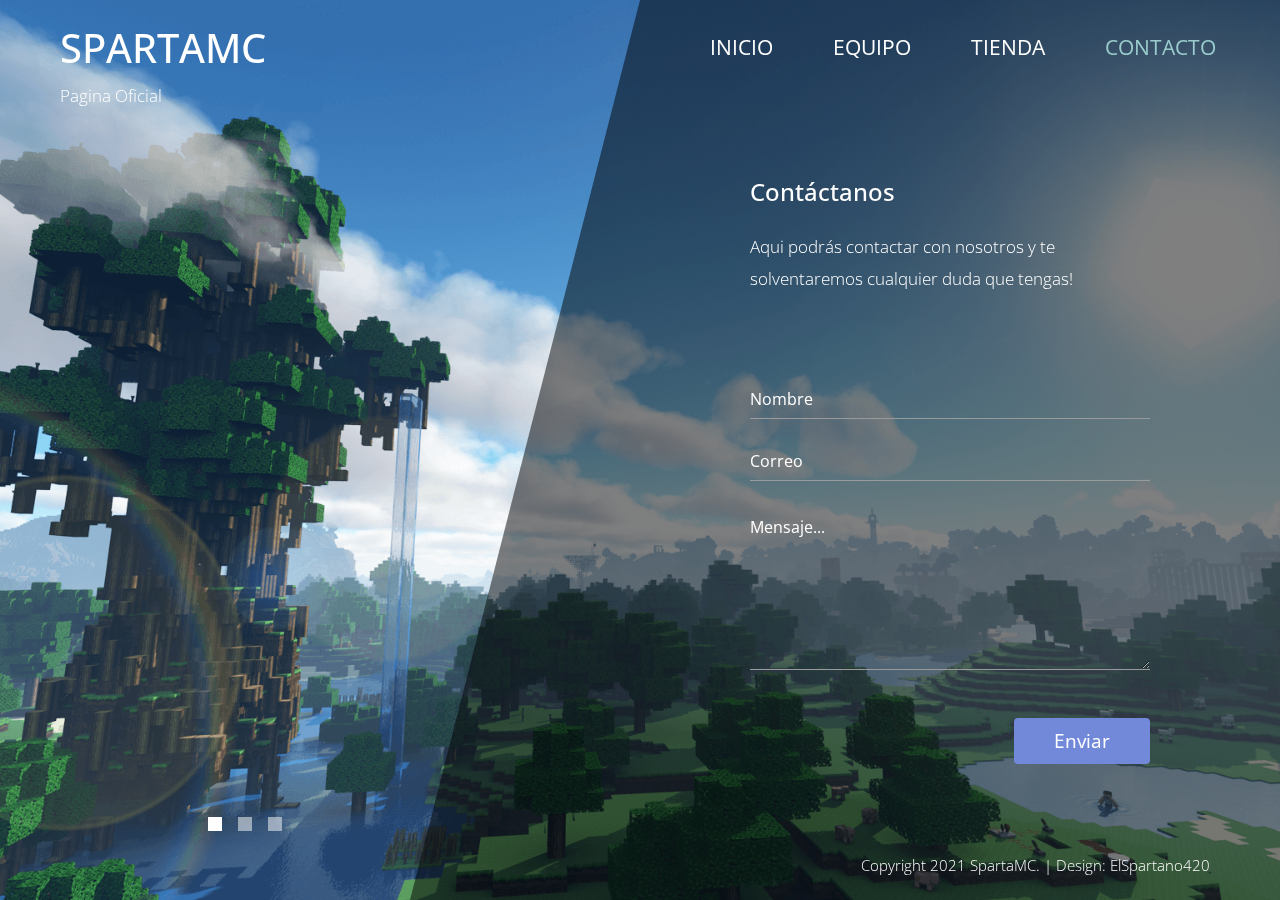
==== contacto.html @ c9ddcd36 "Add files via upload" ====
<!DOCTYPE html>
<html lang="es">

<head>
    <meta charset="UTF-8">
    <meta name="viewport" content="width=device-width, initial-scale=1.0">
    <meta http-equiv="X-UA-Compatible" content="ie=edge">
    <title>SpartaMC | Contacto</title>
    <link href="https://fonts.googleapis.com/css?family=Open+Sans:300,400" rel="stylesheet" /> <!-- https://fonts.google.com/ -->
    <link href="css/bootstrap.min.css" rel="stylesheet" /> <!-- https://getbootstrap.com/ -->
    <link href="fontawesome/css/all.min.css" rel="stylesheet" /> <!-- https://fontawesome.com/ -->
    <link href="css/main.css" rel="stylesheet" />

</head>

<body>
    <div class="tm-container">        
        <div>
            <div class="tm-row pt-4">
                <div class="tm-col-left">
                    <div class="tm-site-header media">
                        <i class="fas fa-umbrella-beach fa-3x mt-1 tm-logo"></i>
                        <div class="media-body">
                            <h1 class="tm-sitename text-uppercase">spartamc</h1>
                            <p class="tm-slogon">Pagina Oficial</p>
                        </div>        
                    </div>
                </div>
                <div class="tm-col-right">
                    <nav class="navbar navbar-expand-lg" id="tm-main-nav">
					
                        <button class="navbar-toggler toggler-example mr-0 ml-auto" type="button" 
                            data-toggle="collapse" data-target="#navbar-nav" 
                            aria-controls="navbar-nav" aria-expanded="false" aria-label="Toggle navigation">
                            <span><i class="fas fa-bars"></i></span>
                        </button>
						
                        <div class="collapse navbar-collapse tm-nav" id="navbar-nav">
                            <ul class="navbar-nav text-uppercase">
                                <li class="nav-item">
                                    <a class="nav-link tm-nav-link" href="index.html">Inicio</a>
                                </li>
                                <li class="nav-item">
                                    <a class="nav-link tm-nav-link" href="equipo.html">Equipo</a>
                                </li>
                                <li class="nav-item">
                                    <a class="nav-link tm-nav-link" href="https://spartacraft.tebex.io" target="_blank">Tienda</a>
                                </li>                            
                                <li class="nav-item active">
                                    <a class="nav-link tm-nav-link" href="#">Contacto <span class="sr-only">(current)</span></a>
                                </li>
                            </ul>                            
                        </div>                        
                    </nav>
                </div>
            </div>
            
            <div class="tm-row">
                <div class="tm-col-left"></div>
                <main class="tm-col-right tm-contact-main">
                    <section class="tm-content tm-contact">
                        <h2 class="mb-4 tm-content-title">Contáctanos</h2>
                        <p class="mb-85">Aqui podrás contactar con nosotros y te solventaremos cualquier duda que tengas!</p>
                        <form id="contact-form" action="" method="POST">
                            <div class="form-group mb-4">
                                <input type="text" name="name" class="form-control" placeholder="Nombre" required="" />
                            </div>
                            <div class="form-group mb-4">
                                <input type="email" name="email" class="form-control" placeholder="Correo" required="" />
                            </div>
                            <div class="form-group mb-5">
                                <textarea rows="6" name="message" class="form-control" placeholder="Mensaje..." required=""></textarea>
                            </div>
                            <div class="text-right">
                                <button type="submit" class="btn btn-big btn-primary">Enviar</button>
                            </div>
                        </form>
                    </section>
                </main>
            </div>
        </div>        

        <div class="tm-row">
            <div class="tm-col-left text-center">            
                <ul class="tm-bg-controls-wrapper">
                    <li class="tm-bg-control active" data-id="0"></li>
                    <li class="tm-bg-control" data-id="1"></li>
                    <li class="tm-bg-control" data-id="2"></li>
                </ul>            
            </div>        
            <div class="tm-col-right tm-col-footer">
                <footer class="tm-site-footer text-right">
                    <p class="mb-0">Copyright 2021 SpartaMC. 
                    
                    | Design: <a rel="nofollow" href="https://www.youtube.com/channel/UCvjJMfKC91ktMBNpmJsz_jw" class="tm-text-link" target="_blank">ElSpartano420</a></p>
                </footer>
            </div>  
        </div>

        <div class="tm-bg">
            <div class="tm-bg-left"></div>
            <div class="tm-bg-right"></div>
        </div>
    </div>

    <script src="js/jquery-3.4.1.min.js"></script>
    <script src="js/bootstrap.min.js"></script>
    <script src="js/jquery.backstretch.min.js"></script>
    <script src="js/script-imagenes.js"></script>
</body>
</html>
---- css/main.css ----
body {
    font-family: 'Open Sans', Arial, sans-serif;
    font-size: 17px;
    font-weight: 300;
    overflow-x: hidden;
    color: white;
    background-color: #2C353C;
}

a { 
    transition: all 0.3s ease; 
    text-decoration: none;
}

ul { padding: 0; }
a:hover { text-decoration: none; }
button:focus { outline: none; }
p { line-height: 1.9; }
.tm-logo { margin-right: 20px; }
.tm-slogan { font-size: 0.8rem; }

/* Navigation */
.navbar-toggler {
    padding: 8px 15px;
    border: 0;
    border-radius: 0;
    transform: skewX(-15deg);
    background-color: rgba(0,0,0,0.5);
    color: white;    
}

.navbar-toggler i { transform: skewX(15deg); }

.navbar-expand-lg {
    padding-left: 0;
    padding-right: 0;
}

.navbar-expand-lg .navbar-nav .nav-link { padding: 0; }

.navbar-expand-lg .navbar-nav .tm-nav-link {
    font-size: 1.3rem;
    font-weight: 400;
    color: white;    
    padding-bottom: 30px;    
}

.nav-item { margin-right: 60px; }

.nav-item:last-child { margin-right: 0; }

.nav-item.active .tm-nav-link,
.nav-item:hover .tm-nav-link {
    color: #9CC;
}

/* Page Background */
.tm-bg {
    position: absolute;
    left: 0;
    right: 0;
    width: 100%;
    height: 100%;
    display: flex;
    z-index: -1000;
}

.tm-bg-left,
.tm-bg-right {
    position: relative;
    width: 50%;
    height: 100%;
}

.tm-bg-right { background-color: rgba(0,0,0,0.5); }

.tm-bg-left {
    border-right: 230px solid rgba(0,0,0,0.5);
    border-top: 100vh solid transparent;
}

.tm-bg-controls-wrapper {
    display: inline-block;
    margin-left: -150px;
}

.tm-bg-control {
    display: inline-block;
    width: 14px;
    height: 14px;
    background-color: rgba(255,255,255,0.5);
    margin: 6px;
    cursor: pointer;
}

.tm-bg-control.active,
.tm-bg-control:hover {
    background-color: white;
}

.tm-container {
    width: 100%;
    height: 100%;
    min-height: 100vh;
    position: relative;
    display: flex;
    flex-direction: column;
    justify-content: space-between;  
}

.tm-row { display: flex; }

.tm-col-left {
    width: 50%;
    height: 100%;
    padding-left: 40px;  
    padding-right: 40px;
}

.tm-col-right {
    width: 50%;
    height: 100%;
    padding-left: 70px;
    padding-right: 70px;
}

.tm-content {
    max-width: 660px;
    margin-top: 50px;
    padding-right: 20px;
}

.tm-about { max-width: 525px; }

::-webkit-scrollbar {
    -webkit-appearance: none;
    width: 10px;
}
  
::-webkit-scrollbar-thumb {
    border-radius: 5px;
    background-color: rgba(255,255,255,.8);
    box-shadow: 0 0 1px rgba(255,255,255,.8);
}

.tm-content-title { font-size: 1.5rem; }
hr { border-top: 1px solid white; }

.btn {
    padding: 10px 25px;
}

.btn-big {
    padding: 9px 40px;
    font-size: 1.2rem;;
}

.btn-primary {
    background-color: #7289da;
    color: white;
    border: 0;
}

.btn-primary:hover {
    background-color: #9CC;
    color: black;
}

.tm-site-footer {
    padding: 40px 0 20px;
    max-width: 660px;
    font-size: 0.95rem;
}

.tm-col-footer { padding-left: 0; }
.tm-text-link { color: white; }

.tm-text-link:hover,
.tm-text-link:focus {
    color: #E3DC05;
}

/* Service */ 
.tm-service-text { max-width: 365px; }
.tm-service-img { margin-right: 25px; }
.tm-service-img-r { margin-left: 25px; }

/* Contact */
.form-control,
textarea {    
    color: white;
    background-color: transparent;
    background-clip: padding-box;
    border: none;
    border-bottom: 1px solid #999A9B;
    border-radius: 0;
    transition: border-color 0.15s ease-in-out, box-shadow 0.15s ease-in-out;
    padding: 10px 0;
    font-family: 'Open Sans', Arial, sans-serif;
    font-size: 1rem;
    font-weight: 400;
    line-height: 1.5;
}

.form-control:focus {
    color: white;
    background-color: transparent;    
    box-shadow: none;
    border-color: #9CC;
    outline: none;
}

.mb-85 { margin-bottom: 85px; }
.tm-contact-main { max-width: 690px; }

.tm-contact {
    max-width: 420px;
    margin-left: auto;
    margin-right: auto;
}

.form-control::-webkit-input-placeholder { color: white; } /* Edge */  
.form-control:-ms-input-placeholder { color: white; } /* Internet Explorer 10-11 */  
.form-control::placeholder { color: white; }

@media (max-width: 1200px) {
    .nav-item { margin-right: 30px; }

    .tm-page-right {
        padding-left: 30px;
        padding-right: 30px;
    }
}

@media (max-width: 992px) {    
    .tm-nav {
        position: absolute;
        background: rgba(0, 0, 0, 0.8);
        color: white;
        top: 44px;
        right: 4px;
    }

    .navbar-expand-lg .navbar-nav .tm-nav-link {
        color: white;
        font-size: 1.1rem;
        padding: 13px 20px;
    }

    .nav-item { margin-right: 0; }

    .nav-item.active .tm-nav-link,
    .nav-item:hover .tm-nav-link {
        color: #9CC;
    }

    .tm-content { margin-top: 20px; }
    .tm-site-footer { padding-top: 40px; }
    .tm-col-left { width: 40%; }

    .tm-col-right {
        width: 60%;
        padding-left: 100px;
        padding-right: 30px;
    }
    
    .tm-col-footer { padding-left: 0; }
}

@media (max-width: 768px) {
    .tm-row { flex-direction: column; }

    .tm-col-left,
    .tm-col-right,
    .tm-bg-left,
    .tm-bg-right {
        width: 100%;
    }

    #tm-main-nav {
        position: fixed;
        top: 50px;
        right: 40px;
        padding-bottom: 0;
    }  
    
    .tm-bg { flex-direction: column; }

    .tm-bg-left {
        height: 200px;        
        border-bottom: 50px solid rgba(0,0,0,0.5);
        border-right: 0;
        border-top: 0;
    }

    .tm-bg-right { height: calc(100% - 200px); }

    .tm-bg-controls-wrapper {
        margin-left: 0;
        margin-top: 50px;
    }

    .tm-content {
        max-height: none;
        margin-top: 40px;
    }

    .tm-col-right {
        padding-top: 40px;
        padding-left: 30px;
    }

    .tm-col-footer {
        padding-left: 10px;
        padding-right: 10px;
    }
}

@media (max-width: 460px) {
    .tm-logo { margin-right: 15px; }
    .tm-sitename { font-size: 1.8rem; }
    .tm-slogon { font-size: 0.8rem; }
}

@media (max-width: 450px), (min-width: 768px) and (max-width: 830px), (min-width: 992px) and (max-width: 1040px) {
    .tm-service-media { flex-direction: column; }
    .tm-service-media-img-l { flex-direction: column-reverse; }
    .tm-service-text { margin-top: 20px; }
    .tm-service-img { margin-right: 0; }
    .tm-service-img-r { margin-left: 0; }
}
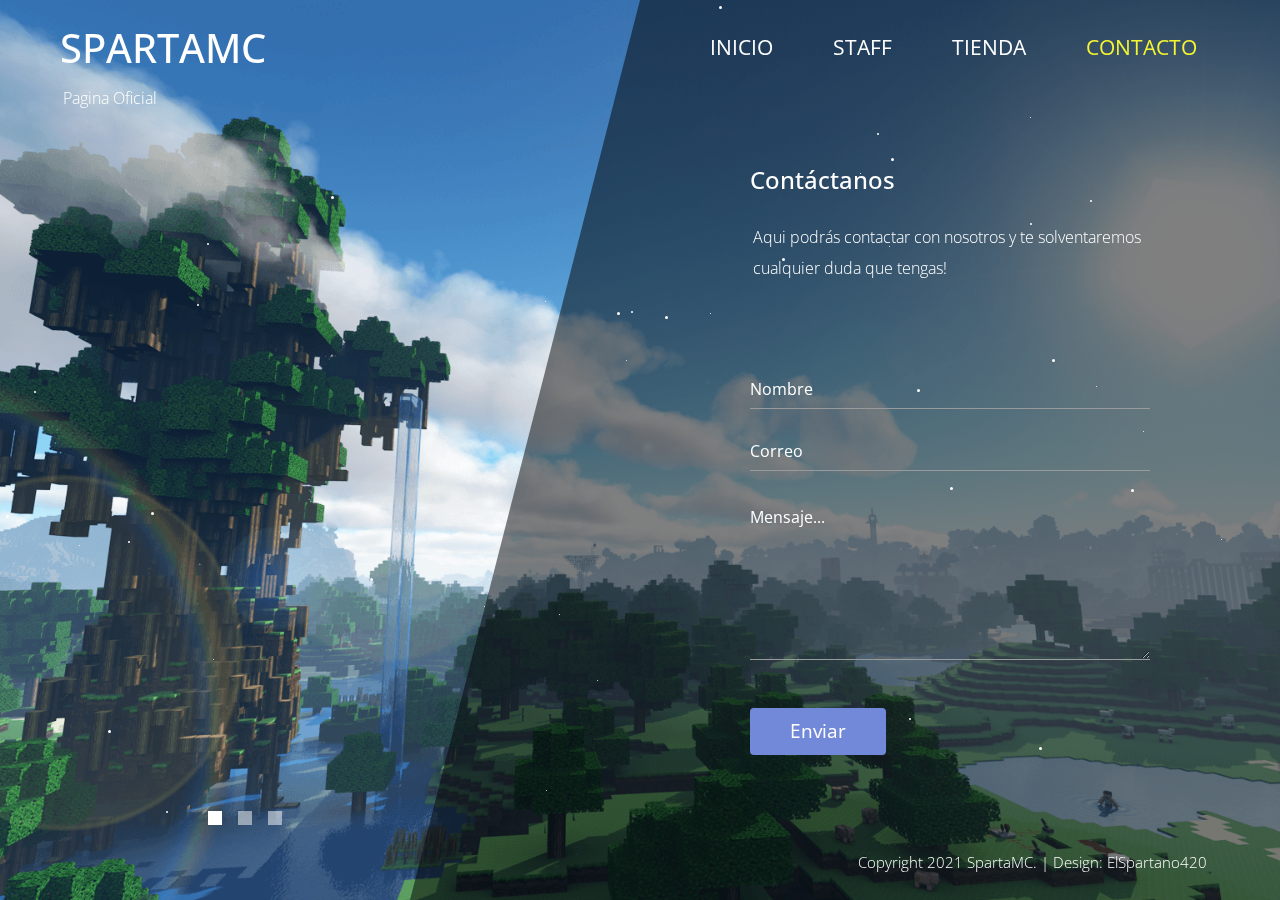
==== commit a2d72a2a: "Add files via upload" ====
--- a/contacto.html
+++ b/contacto.html
@@ -5,6 +5,7 @@
     <meta charset="UTF-8">
     <meta name="viewport" content="width=device-width, initial-scale=1.0">
     <meta http-equiv="X-UA-Compatible" content="ie=edge">
+	<link rel="shortcut icon" href="img/logo.png">
     <title>SpartaMC | Contacto</title>
     <link href="https://fonts.googleapis.com/css?family=Open+Sans:300,400" rel="stylesheet" /> <!-- https://fonts.google.com/ -->
     <link href="css/bootstrap.min.css" rel="stylesheet" /> <!-- https://getbootstrap.com/ -->
@@ -41,7 +42,7 @@
                                     <a class="nav-link tm-nav-link" href="index.html">Inicio</a>
                                 </li>
                                 <li class="nav-item">
-                                    <a class="nav-link tm-nav-link" href="equipo.html">Equipo</a>
+                                    <a class="nav-link tm-nav-link" href="equipo.html">Staff</a>
                                 </li>
                                 <li class="nav-item">
                                     <a class="nav-link tm-nav-link" href="https://spartacraft.tebex.io" target="_blank">Tienda</a>
@@ -107,5 +108,7 @@
     <script src="js/bootstrap.min.js"></script>
     <script src="js/jquery.backstretch.min.js"></script>
     <script src="js/script-imagenes.js"></script>
+	<script src="js/firefly.js" type="text/javascript"></script>
+	<script src="js/estado.js" type="text/javascript"></script>
 </body>
 </html>--- a/css/main.css
+++ b/css/main.css
@@ -1,6 +1,5 @@
 body {
     font-family: 'Open Sans', Arial, sans-serif;
-    font-size: 17px;
     font-weight: 300;
     overflow-x: hidden;
     color: white;
@@ -12,21 +11,56 @@
     text-decoration: none;
 }
 
+.playercount {
+	display: contents;
+	margin: 20px 15px 0 15px;
+	padding: 2px 0;
+	font-size: 1em;
+	color: white;
+	text-align: center;
+	border-radius: 5px 0 5px 0;
+	line-height: 27px;
+	margin-top: 30px;
+	padding: 5px;
+	font-size: 1.22em;
+	padding: 10px;
+}
+
+.ip {
+	cursor: pointer;
+}
+
+
+.playercount > p > span {
+	font-weight: bold;
+	padding: 1px 4px;
+	border-radius: 3px;
+	background: transparent;
+	margin: 0 2px;
+}
+
 ul { padding: 0; }
 a:hover { text-decoration: none; }
 button:focus { outline: none; }
-p { line-height: 1.9; }
+p { 
+	line-height: 1.9; 
+	margin: 0;
+	padding: 3px;
+}
+
 .tm-logo { margin-right: 20px; }
 .tm-slogan { font-size: 0.8rem; }
 
 /* Navigation */
 .navbar-toggler {
-    padding: 8px 15px;
+    padding: 12px 20px;
     border: 0;
     border-radius: 0;
     transform: skewX(-15deg);
     background-color: rgba(0,0,0,0.5);
     color: white;    
+    box-shadow:inset 0 -0.6em 0 -0.35em rgba(0,0,0,0.17);
+    
 }
 
 .navbar-toggler i { transform: skewX(15deg); }
@@ -51,7 +85,7 @@
 
 .nav-item.active .tm-nav-link,
 .nav-item:hover .tm-nav-link {
-    color: #9CC;
+    color: #F4F431;
 }
 
 /* Page Background */
@@ -156,6 +190,7 @@
 }
 
 .btn-primary {
+    display: block;
     background-color: #7289da;
     color: white;
     border: 0;
@@ -251,7 +286,7 @@
 
     .nav-item.active .tm-nav-link,
     .nav-item:hover .tm-nav-link {
-        color: #9CC;
+        color: #F4F431;
     }
 
     .tm-content { margin-top: 20px; }
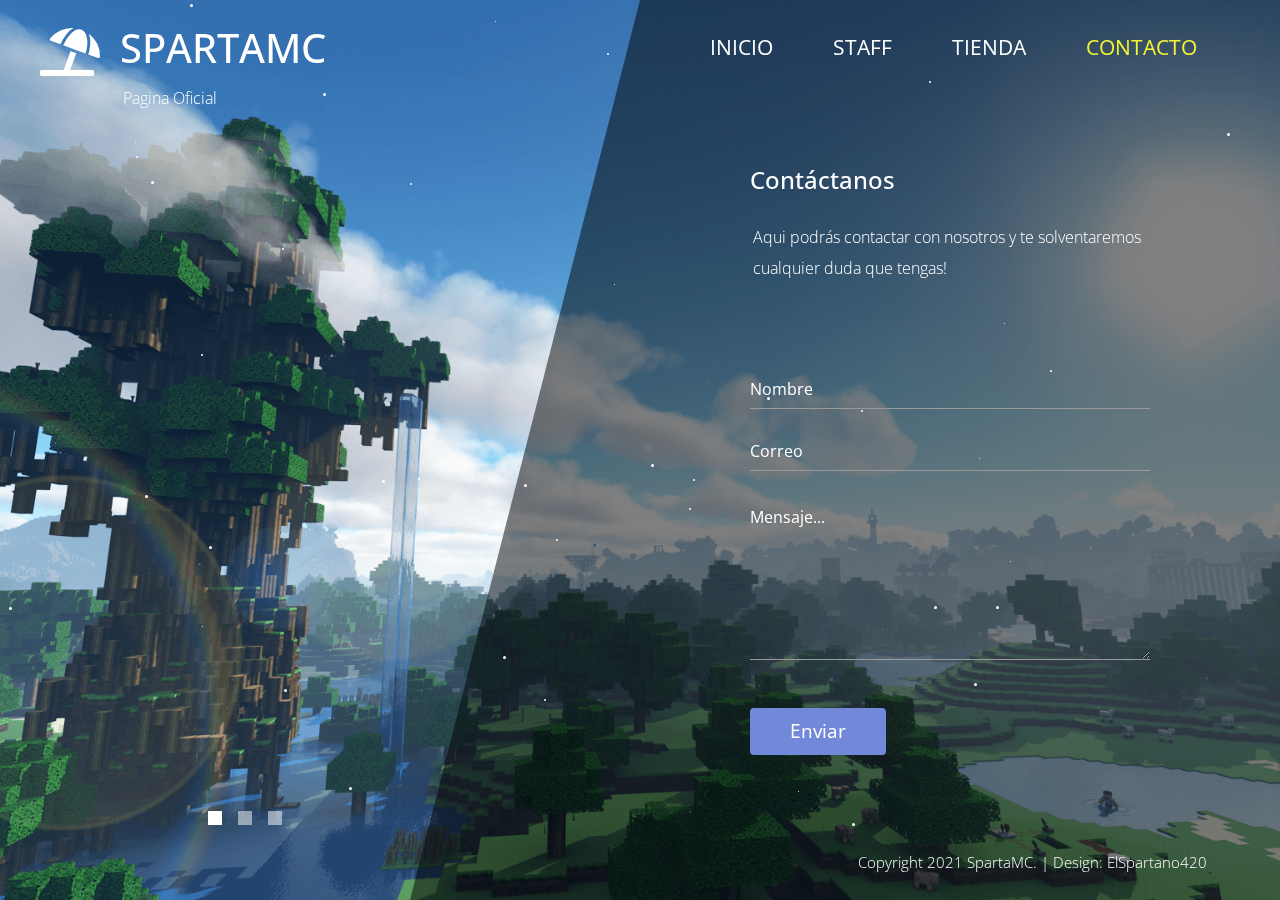
==== commit ca533e17: "Update contacto.html" ====
--- a/contacto.html
+++ b/contacto.html
@@ -108,7 +108,7 @@
     <script src="js/bootstrap.min.js"></script>
     <script src="js/jquery.backstretch.min.js"></script>
     <script src="js/script-imagenes.js"></script>
-	<script src="js/firefly.js" type="text/javascript"></script>
-	<script src="js/estado.js" type="text/javascript"></script>
+    <script src="js/firefly.js" type="text/javascript"></script>
+    <script src="js/particulas.js" type="text/javascript"></script>
 </body>
-</html>+</html>
--- a/fontawesome/css/all.min.css
+++ b/fontawesome/css/all.min.css
@@ -0,0 +1,5 @@
+/*!
+ * Font Awesome Free 5.10.2 by @fontawesome - https://fontawesome.com
+ * License - https://fontawesome.com/license/free (Icons: CC BY 4.0, Fonts: SIL OFL 1.1, Code: MIT License)
+ */
+.fa,.fab,.fad,.fal,.far,.fas{-moz-osx-font-smoothing:grayscale;-webkit-font-smoothing:antialiased;display:inline-block;font-style:normal;font-variant:normal;text-rendering:auto;line-height:1}.fa-lg{font-size:1.33333em;line-height:.75em;vertical-align:-.0667em}.fa-xs{font-size:.75em}.fa-sm{font-size:.875em}.fa-1x{font-size:1em}.fa-2x{font-size:2em}.fa-3x{font-size:3em}.fa-4x{font-size:4em}.fa-5x{font-size:5em}.fa-6x{font-size:6em}.fa-7x{font-size:7em}.fa-8x{font-size:8em}.fa-9x{font-size:9em}.fa-10x{font-size:10em}.fa-fw{text-align:center;width:1.25em}.fa-ul{list-style-type:none;margin-left:2.5em;padding-left:0}.fa-ul>li{position:relative}.fa-li{left:-2em;position:absolute;text-align:center;width:2em;line-height:inherit}.fa-border{border:.08em solid #eee;border-radius:.1em;padding:.2em .25em .15em}.fa-pull-left{float:left}.fa-pull-right{float:right}.fa.fa-pull-left,.fab.fa-pull-left,.fal.fa-pull-left,.far.fa-pull-left,.fas.fa-pull-left{margin-right:.3em}.fa.fa-pull-right,.fab.fa-pull-right,.fal.fa-pull-right,.far.fa-pull-right,.fas.fa-pull-right{margin-left:.3em}.fa-spin{-webkit-animation:fa-spin 2s linear infinite;animation:fa-spin 2s linear infinite}.fa-pulse{-webkit-animation:fa-spin 1s steps(8) infinite;animation:fa-spin 1s steps(8) infinite}@-webkit-keyframes fa-spin{0%{-webkit-transform:rotate(0deg);transform:rotate(0deg)}to{-webkit-transform:rotate(1turn);transform:rotate(1turn)}}@keyframes fa-spin{0%{-webkit-transform:rotate(0deg);transform:rotate(0deg)}to{-webkit-transform:rotate(1turn);transform:rotate(1turn)}}.fa-rotate-90{-ms-filter:"progid:DXImageTransform.Microsoft.BasicImage(rotation=1)";-webkit-transform:rotate(90deg);transform:rotate(90deg)}.fa-rotate-180{-ms-filter:"progid:DXImageTransform.Microsoft.BasicImage(rotation=2)";-webkit-transform:rotate(180deg);transform:rotate(180deg)}.fa-rotate-270{-ms-filter:"progid:DXImageTransform.Microsoft.BasicImage(rotation=3)";-webkit-transform:rotate(270deg);transform:rotate(270deg)}.fa-flip-horizontal{-ms-filter:"progid:DXImageTransform.Microsoft.BasicImage(rotation=0, mirror=1)";-webkit-transform:scaleX(-1);transform:scaleX(-1)}.fa-flip-vertical{-webkit-transform:scaleY(-1);transform:scaleY(-1)}.fa-flip-both,.fa-flip-horizontal.fa-flip-vertical,.fa-flip-vertical{-ms-filter:"progid:DXImageTransform.Microsoft.BasicImage(rotation=2, mirror=1)"}.fa-flip-both,.fa-flip-horizontal.fa-flip-vertical{-webkit-transform:scale(-1);transform:scale(-1)}:root .fa-flip-both,:root .fa-flip-horizontal,:root .fa-flip-vertical,:root .fa-rotate-90,:root .fa-rotate-180,:root .fa-rotate-270{-webkit-filter:none;filter:none}.fa-stack{display:inline-block;height:2em;line-height:2em;position:relative;vertical-align:middle;width:2.5em}.fa-stack-1x,.fa-stack-2x{left:0;position:absolute;text-align:center;width:100%}.fa-stack-1x{line-height:inherit}.fa-stack-2x{font-size:2em}.fa-inverse{color:#fff}.fa-500px:before{content:"\f26e"}.fa-accessible-icon:before{content:"\f368"}.fa-accusoft:before{content:"\f369"}.fa-acquisitions-incorporated:before{content:"\f6af"}.fa-ad:before{content:"\f641"}.fa-address-book:before{content:"\f2b9"}.fa-address-card:before{content:"\f2bb"}.fa-adjust:before{content:"\f042"}.fa-adn:before{content:"\f170"}.fa-adobe:before{content:"\f778"}.fa-adversal:before{content:"\f36a"}.fa-affiliatetheme:before{content:"\f36b"}.fa-air-freshener:before{content:"\f5d0"}.fa-airbnb:before{content:"\f834"}.fa-algolia:before{content:"\f36c"}.fa-align-center:before{content:"\f037"}.fa-align-justify:before{content:"\f039"}.fa-align-left:before{content:"\f036"}.fa-align-right:before{content:"\f038"}.fa-alipay:before{content:"\f642"}.fa-allergies:before{content:"\f461"}.fa-amazon:before{content:"\f270"}.fa-amazon-pay:before{content:"\f42c"}.fa-ambulance:before{content:"\f0f9"}.fa-american-sign-language-interpreting:before{content:"\f2a3"}.fa-amilia:before{content:"\f36d"}.fa-anchor:before{content:"\f13d"}.fa-android:before{content:"\f17b"}.fa-angellist:before{content:"\f209"}.fa-angle-double-down:before{content:"\f103"}.fa-angle-double-left:before{content:"\f100"}.fa-angle-double-right:before{content:"\f101"}.fa-angle-double-up:before{content:"\f102"}.fa-angle-down:before{content:"\f107"}.fa-angle-left:before{content:"\f104"}.fa-angle-right:before{content:"\f105"}.fa-angle-up:before{content:"\f106"}.fa-angry:before{content:"\f556"}.fa-angrycreative:before{content:"\f36e"}.fa-angular:before{content:"\f420"}.fa-ankh:before{content:"\f644"}.fa-app-store:before{content:"\f36f"}.fa-app-store-ios:before{content:"\f370"}.fa-apper:before{content:"\f371"}.fa-apple:before{content:"\f179"}.fa-apple-alt:before{content:"\f5d1"}.fa-apple-pay:before{content:"\f415"}.fa-archive:before{content:"\f187"}.fa-archway:before{content:"\f557"}.fa-arrow-alt-circle-down:before{content:"\f358"}.fa-arrow-alt-circle-left:before{content:"\f359"}.fa-arrow-alt-circle-right:before{content:"\f35a"}.fa-arrow-alt-circle-up:before{content:"\f35b"}.fa-arrow-circle-down:before{content:"\f0ab"}.fa-arrow-circle-left:before{content:"\f0a8"}.fa-arrow-circle-right:before{content:"\f0a9"}.fa-arrow-circle-up:before{content:"\f0aa"}.fa-arrow-down:before{content:"\f063"}.fa-arrow-left:before{content:"\f060"}.fa-arrow-right:before{content:"\f061"}.fa-arrow-up:before{content:"\f062"}.fa-arrows-alt:before{content:"\f0b2"}.fa-arrows-alt-h:before{content:"\f337"}.fa-arrows-alt-v:before{content:"\f338"}.fa-artstation:before{content:"\f77a"}.fa-assistive-listening-systems:before{content:"\f2a2"}.fa-asterisk:before{content:"\f069"}.fa-asymmetrik:before{content:"\f372"}.fa-at:before{content:"\f1fa"}.fa-atlas:before{content:"\f558"}.fa-atlassian:before{content:"\f77b"}.fa-atom:before{content:"\f5d2"}.fa-audible:before{content:"\f373"}.fa-audio-description:before{content:"\f29e"}.fa-autoprefixer:before{content:"\f41c"}.fa-avianex:before{content:"\f374"}.fa-aviato:before{content:"\f421"}.fa-award:before{content:"\f559"}.fa-aws:before{content:"\f375"}.fa-baby:before{content:"\f77c"}.fa-baby-carriage:before{content:"\f77d"}.fa-backspace:before{content:"\f55a"}.fa-backward:before{content:"\f04a"}.fa-bacon:before{content:"\f7e5"}.fa-balance-scale:before{content:"\f24e"}.fa-balance-scale-left:before{content:"\f515"}.fa-balance-scale-right:before{content:"\f516"}.fa-ban:before{content:"\f05e"}.fa-band-aid:before{content:"\f462"}.fa-bandcamp:before{content:"\f2d5"}.fa-barcode:before{content:"\f02a"}.fa-bars:before{content:"\f0c9"}.fa-baseball-ball:before{content:"\f433"}.fa-basketball-ball:before{content:"\f434"}.fa-bath:before{content:"\f2cd"}.fa-battery-empty:before{content:"\f244"}.fa-battery-full:before{content:"\f240"}.fa-battery-half:before{content:"\f242"}.fa-battery-quarter:before{content:"\f243"}.fa-battery-three-quarters:before{content:"\f241"}.fa-battle-net:before{content:"\f835"}.fa-bed:before{content:"\f236"}.fa-beer:before{content:"\f0fc"}.fa-behance:before{content:"\f1b4"}.fa-behance-square:before{content:"\f1b5"}.fa-bell:before{content:"\f0f3"}.fa-bell-slash:before{content:"\f1f6"}.fa-bezier-curve:before{content:"\f55b"}.fa-bible:before{content:"\f647"}.fa-bicycle:before{content:"\f206"}.fa-biking:before{content:"\f84a"}.fa-bimobject:before{content:"\f378"}.fa-binoculars:before{content:"\f1e5"}.fa-biohazard:before{content:"\f780"}.fa-birthday-cake:before{content:"\f1fd"}.fa-bitbucket:before{content:"\f171"}.fa-bitcoin:before{content:"\f379"}.fa-bity:before{content:"\f37a"}.fa-black-tie:before{content:"\f27e"}.fa-blackberry:before{content:"\f37b"}.fa-blender:before{content:"\f517"}.fa-blender-phone:before{content:"\f6b6"}.fa-blind:before{content:"\f29d"}.fa-blog:before{content:"\f781"}.fa-blogger:before{content:"\f37c"}.fa-blogger-b:before{content:"\f37d"}.fa-bluetooth:before{content:"\f293"}.fa-bluetooth-b:before{content:"\f294"}.fa-bold:before{content:"\f032"}.fa-bolt:before{content:"\f0e7"}.fa-bomb:before{content:"\f1e2"}.fa-bone:before{content:"\f5d7"}.fa-bong:before{content:"\f55c"}.fa-book:before{content:"\f02d"}.fa-book-dead:before{content:"\f6b7"}.fa-book-medical:before{content:"\f7e6"}.fa-book-open:before{content:"\f518"}.fa-book-reader:before{content:"\f5da"}.fa-bookmark:before{content:"\f02e"}.fa-bootstrap:before{content:"\f836"}.fa-border-all:before{content:"\f84c"}.fa-border-none:before{content:"\f850"}.fa-border-style:before{content:"\f853"}.fa-bowling-ball:before{content:"\f436"}.fa-box:before{content:"\f466"}.fa-box-open:before{content:"\f49e"}.fa-boxes:before{content:"\f468"}.fa-braille:before{content:"\f2a1"}.fa-brain:before{content:"\f5dc"}.fa-bread-slice:before{content:"\f7ec"}.fa-briefcase:before{content:"\f0b1"}.fa-briefcase-medical:before{content:"\f469"}.fa-broadcast-tower:before{content:"\f519"}.fa-broom:before{content:"\f51a"}.fa-brush:before{content:"\f55d"}.fa-btc:before{content:"\f15a"}.fa-buffer:before{content:"\f837"}.fa-bug:before{content:"\f188"}.fa-building:before{content:"\f1ad"}.fa-bullhorn:before{content:"\f0a1"}.fa-bullseye:before{content:"\f140"}.fa-burn:before{content:"\f46a"}.fa-buromobelexperte:before{content:"\f37f"}.fa-bus:before{content:"\f207"}.fa-bus-alt:before{content:"\f55e"}.fa-business-time:before{content:"\f64a"}.fa-buysellads:before{content:"\f20d"}.fa-calculator:before{content:"\f1ec"}.fa-calendar:before{content:"\f133"}.fa-calendar-alt:before{content:"\f073"}.fa-calendar-check:before{content:"\f274"}.fa-calendar-day:before{content:"\f783"}.fa-calendar-minus:before{content:"\f272"}.fa-calendar-plus:before{content:"\f271"}.fa-calendar-times:before{content:"\f273"}.fa-calendar-week:before{content:"\f784"}.fa-camera:before{content:"\f030"}.fa-camera-retro:before{content:"\f083"}.fa-campground:before{content:"\f6bb"}.fa-canadian-maple-leaf:before{content:"\f785"}.fa-candy-cane:before{content:"\f786"}.fa-cannabis:before{content:"\f55f"}.fa-capsules:before{content:"\f46b"}.fa-car:before{content:"\f1b9"}.fa-car-alt:before{content:"\f5de"}.fa-car-battery:before{content:"\f5df"}.fa-car-crash:before{content:"\f5e1"}.fa-car-side:before{content:"\f5e4"}.fa-caret-down:before{content:"\f0d7"}.fa-caret-left:before{content:"\f0d9"}.fa-caret-right:before{content:"\f0da"}.fa-caret-square-down:before{content:"\f150"}.fa-caret-square-left:before{content:"\f191"}.fa-caret-square-right:before{content:"\f152"}.fa-caret-square-up:before{content:"\f151"}.fa-caret-up:before{content:"\f0d8"}.fa-carrot:before{content:"\f787"}.fa-cart-arrow-down:before{content:"\f218"}.fa-cart-plus:before{content:"\f217"}.fa-cash-register:before{content:"\f788"}.fa-cat:before{content:"\f6be"}.fa-cc-amazon-pay:before{content:"\f42d"}.fa-cc-amex:before{content:"\f1f3"}.fa-cc-apple-pay:before{content:"\f416"}.fa-cc-diners-club:before{content:"\f24c"}.fa-cc-discover:before{content:"\f1f2"}.fa-cc-jcb:before{content:"\f24b"}.fa-cc-mastercard:before{content:"\f1f1"}.fa-cc-paypal:before{content:"\f1f4"}.fa-cc-stripe:before{content:"\f1f5"}.fa-cc-visa:before{content:"\f1f0"}.fa-centercode:before{content:"\f380"}.fa-centos:before{content:"\f789"}.fa-certificate:before{content:"\f0a3"}.fa-chair:before{content:"\f6c0"}.fa-chalkboard:before{content:"\f51b"}.fa-chalkboard-teacher:before{content:"\f51c"}.fa-charging-station:before{content:"\f5e7"}.fa-chart-area:before{content:"\f1fe"}.fa-chart-bar:before{content:"\f080"}.fa-chart-line:before{content:"\f201"}.fa-chart-pie:before{content:"\f200"}.fa-check:before{content:"\f00c"}.fa-check-circle:before{content:"\f058"}.fa-check-double:before{content:"\f560"}.fa-check-square:before{content:"\f14a"}.fa-cheese:before{content:"\f7ef"}.fa-chess:before{content:"\f439"}.fa-chess-bishop:before{content:"\f43a"}.fa-chess-board:before{content:"\f43c"}.fa-chess-king:before{content:"\f43f"}.fa-chess-knight:before{content:"\f441"}.fa-chess-pawn:before{content:"\f443"}.fa-chess-queen:before{content:"\f445"}.fa-chess-rook:before{content:"\f447"}.fa-chevron-circle-down:before{content:"\f13a"}.fa-chevron-circle-left:before{content:"\f137"}.fa-chevron-circle-right:before{content:"\f138"}.fa-chevron-circle-up:before{content:"\f139"}.fa-chevron-down:before{content:"\f078"}.fa-chevron-left:before{content:"\f053"}.fa-chevron-right:before{content:"\f054"}.fa-chevron-up:before{content:"\f077"}.fa-child:before{content:"\f1ae"}.fa-chrome:before{content:"\f268"}.fa-chromecast:before{content:"\f838"}.fa-church:before{content:"\f51d"}.fa-circle:before{content:"\f111"}.fa-circle-notch:before{content:"\f1ce"}.fa-city:before{content:"\f64f"}.fa-clinic-medical:before{content:"\f7f2"}.fa-clipboard:before{content:"\f328"}.fa-clipboard-check:before{content:"\f46c"}.fa-clipboard-list:before{content:"\f46d"}.fa-clock:before{content:"\f017"}.fa-clone:before{content:"\f24d"}.fa-closed-captioning:before{content:"\f20a"}.fa-cloud:before{content:"\f0c2"}.fa-cloud-download-alt:before{content:"\f381"}.fa-cloud-meatball:before{content:"\f73b"}.fa-cloud-moon:before{content:"\f6c3"}.fa-cloud-moon-rain:before{content:"\f73c"}.fa-cloud-rain:before{content:"\f73d"}.fa-cloud-showers-heavy:before{content:"\f740"}.fa-cloud-sun:before{content:"\f6c4"}.fa-cloud-sun-rain:before{content:"\f743"}.fa-cloud-upload-alt:before{content:"\f382"}.fa-cloudscale:before{content:"\f383"}.fa-cloudsmith:before{content:"\f384"}.fa-cloudversify:before{content:"\f385"}.fa-cocktail:before{content:"\f561"}.fa-code:before{content:"\f121"}.fa-code-branch:before{content:"\f126"}.fa-codepen:before{content:"\f1cb"}.fa-codiepie:before{content:"\f284"}.fa-coffee:before{content:"\f0f4"}.fa-cog:before{content:"\f013"}.fa-cogs:before{content:"\f085"}.fa-coins:before{content:"\f51e"}.fa-columns:before{content:"\f0db"}.fa-comment:before{content:"\f075"}.fa-comment-alt:before{content:"\f27a"}.fa-comment-dollar:before{content:"\f651"}.fa-comment-dots:before{content:"\f4ad"}.fa-comment-medical:before{content:"\f7f5"}.fa-comment-slash:before{content:"\f4b3"}.fa-comments:before{content:"\f086"}.fa-comments-dollar:before{content:"\f653"}.fa-compact-disc:before{content:"\f51f"}.fa-compass:before{content:"\f14e"}.fa-compress:before{content:"\f066"}.fa-compress-arrows-alt:before{content:"\f78c"}.fa-concierge-bell:before{content:"\f562"}.fa-confluence:before{content:"\f78d"}.fa-connectdevelop:before{content:"\f20e"}.fa-contao:before{content:"\f26d"}.fa-cookie:before{content:"\f563"}.fa-cookie-bite:before{content:"\f564"}.fa-copy:before{content:"\f0c5"}.fa-copyright:before{content:"\f1f9"}.fa-cotton-bureau:before{content:"\f89e"}.fa-couch:before{content:"\f4b8"}.fa-cpanel:before{content:"\f388"}.fa-creative-commons:before{content:"\f25e"}.fa-creative-commons-by:before{content:"\f4e7"}.fa-creative-commons-nc:before{content:"\f4e8"}.fa-creative-commons-nc-eu:before{content:"\f4e9"}.fa-creative-commons-nc-jp:before{content:"\f4ea"}.fa-creative-commons-nd:before{content:"\f4eb"}.fa-creative-commons-pd:before{content:"\f4ec"}.fa-creative-commons-pd-alt:before{content:"\f4ed"}.fa-creative-commons-remix:before{content:"\f4ee"}.fa-creative-commons-sa:before{content:"\f4ef"}.fa-creative-commons-sampling:before{content:"\f4f0"}.fa-creative-commons-sampling-plus:before{content:"\f4f1"}.fa-creative-commons-share:before{content:"\f4f2"}.fa-creative-commons-zero:before{content:"\f4f3"}.fa-credit-card:before{content:"\f09d"}.fa-critical-role:before{content:"\f6c9"}.fa-crop:before{content:"\f125"}.fa-crop-alt:before{content:"\f565"}.fa-cross:before{content:"\f654"}.fa-crosshairs:before{content:"\f05b"}.fa-crow:before{content:"\f520"}.fa-crown:before{content:"\f521"}.fa-crutch:before{content:"\f7f7"}.fa-css3:before{content:"\f13c"}.fa-css3-alt:before{content:"\f38b"}.fa-cube:before{content:"\f1b2"}.fa-cubes:before{content:"\f1b3"}.fa-cut:before{content:"\f0c4"}.fa-cuttlefish:before{content:"\f38c"}.fa-d-and-d:before{content:"\f38d"}.fa-d-and-d-beyond:before{content:"\f6ca"}.fa-dashcube:before{content:"\f210"}.fa-database:before{content:"\f1c0"}.fa-deaf:before{content:"\f2a4"}.fa-delicious:before{content:"\f1a5"}.fa-democrat:before{content:"\f747"}.fa-deploydog:before{content:"\f38e"}.fa-deskpro:before{content:"\f38f"}.fa-desktop:before{content:"\f108"}.fa-dev:before{content:"\f6cc"}.fa-deviantart:before{content:"\f1bd"}.fa-dharmachakra:before{content:"\f655"}.fa-dhl:before{content:"\f790"}.fa-diagnoses:before{content:"\f470"}.fa-diaspora:before{content:"\f791"}.fa-dice:before{content:"\f522"}.fa-dice-d20:before{content:"\f6cf"}.fa-dice-d6:before{content:"\f6d1"}.fa-dice-five:before{content:"\f523"}.fa-dice-four:before{content:"\f524"}.fa-dice-one:before{content:"\f525"}.fa-dice-six:before{content:"\f526"}.fa-dice-three:before{content:"\f527"}.fa-dice-two:before{content:"\f528"}.fa-digg:before{content:"\f1a6"}.fa-digital-ocean:before{content:"\f391"}.fa-digital-tachograph:before{content:"\f566"}.fa-directions:before{content:"\f5eb"}.fa-discord:before{content:"\f392"}.fa-discourse:before{content:"\f393"}.fa-divide:before{content:"\f529"}.fa-dizzy:before{content:"\f567"}.fa-dna:before{content:"\f471"}.fa-dochub:before{content:"\f394"}.fa-docker:before{content:"\f395"}.fa-dog:before{content:"\f6d3"}.fa-dollar-sign:before{content:"\f155"}.fa-dolly:before{content:"\f472"}.fa-dolly-flatbed:before{content:"\f474"}.fa-donate:before{content:"\f4b9"}.fa-door-closed:before{content:"\f52a"}.fa-door-open:before{content:"\f52b"}.fa-dot-circle:before{content:"\f192"}.fa-dove:before{content:"\f4ba"}.fa-download:before{content:"\f019"}.fa-draft2digital:before{content:"\f396"}.fa-drafting-compass:before{content:"\f568"}.fa-dragon:before{content:"\f6d5"}.fa-draw-polygon:before{content:"\f5ee"}.fa-dribbble:before{content:"\f17d"}.fa-dribbble-square:before{content:"\f397"}.fa-dropbox:before{content:"\f16b"}.fa-drum:before{content:"\f569"}.fa-drum-steelpan:before{content:"\f56a"}.fa-drumstick-bite:before{content:"\f6d7"}.fa-drupal:before{content:"\f1a9"}.fa-dumbbell:before{content:"\f44b"}.fa-dumpster:before{content:"\f793"}.fa-dumpster-fire:before{content:"\f794"}.fa-dungeon:before{content:"\f6d9"}.fa-dyalog:before{content:"\f399"}.fa-earlybirds:before{content:"\f39a"}.fa-ebay:before{content:"\f4f4"}.fa-edge:before{content:"\f282"}.fa-edit:before{content:"\f044"}.fa-egg:before{content:"\f7fb"}.fa-eject:before{content:"\f052"}.fa-elementor:before{content:"\f430"}.fa-ellipsis-h:before{content:"\f141"}.fa-ellipsis-v:before{content:"\f142"}.fa-ello:before{content:"\f5f1"}.fa-ember:before{content:"\f423"}.fa-empire:before{content:"\f1d1"}.fa-envelope:before{content:"\f0e0"}.fa-envelope-open:before{content:"\f2b6"}.fa-envelope-open-text:before{content:"\f658"}.fa-envelope-square:before{content:"\f199"}.fa-envira:before{content:"\f299"}.fa-equals:before{content:"\f52c"}.fa-eraser:before{content:"\f12d"}.fa-erlang:before{content:"\f39d"}.fa-ethereum:before{content:"\f42e"}.fa-ethernet:before{content:"\f796"}.fa-etsy:before{content:"\f2d7"}.fa-euro-sign:before{content:"\f153"}.fa-evernote:before{content:"\f839"}.fa-exchange-alt:before{content:"\f362"}.fa-exclamation:before{content:"\f12a"}.fa-exclamation-circle:before{content:"\f06a"}.fa-exclamation-triangle:before{content:"\f071"}.fa-expand:before{content:"\f065"}.fa-expand-arrows-alt:before{content:"\f31e"}.fa-expeditedssl:before{content:"\f23e"}.fa-external-link-alt:before{content:"\f35d"}.fa-external-link-square-alt:before{content:"\f360"}.fa-eye:before{content:"\f06e"}.fa-eye-dropper:before{content:"\f1fb"}.fa-eye-slash:before{content:"\f070"}.fa-facebook:before{content:"\f09a"}.fa-facebook-f:before{content:"\f39e"}.fa-facebook-messenger:before{content:"\f39f"}.fa-facebook-square:before{content:"\f082"}.fa-fan:before{content:"\f863"}.fa-fantasy-flight-games:before{content:"\f6dc"}.fa-fast-backward:before{content:"\f049"}.fa-fast-forward:before{content:"\f050"}.fa-fax:before{content:"\f1ac"}.fa-feather:before{content:"\f52d"}.fa-feather-alt:before{content:"\f56b"}.fa-fedex:before{content:"\f797"}.fa-fedora:before{content:"\f798"}.fa-female:before{content:"\f182"}.fa-fighter-jet:before{content:"\f0fb"}.fa-figma:before{content:"\f799"}.fa-file:before{content:"\f15b"}.fa-file-alt:before{content:"\f15c"}.fa-file-archive:before{content:"\f1c6"}.fa-file-audio:before{content:"\f1c7"}.fa-file-code:before{content:"\f1c9"}.fa-file-contract:before{content:"\f56c"}.fa-file-csv:before{content:"\f6dd"}.fa-file-download:before{content:"\f56d"}.fa-file-excel:before{content:"\f1c3"}.fa-file-export:before{content:"\f56e"}.fa-file-image:before{content:"\f1c5"}.fa-file-import:before{content:"\f56f"}.fa-file-invoice:before{content:"\f570"}.fa-file-invoice-dollar:before{content:"\f571"}.fa-file-medical:before{content:"\f477"}.fa-file-medical-alt:before{content:"\f478"}.fa-file-pdf:before{content:"\f1c1"}.fa-file-powerpoint:before{content:"\f1c4"}.fa-file-prescription:before{content:"\f572"}.fa-file-signature:before{content:"\f573"}.fa-file-upload:before{content:"\f574"}.fa-file-video:before{content:"\f1c8"}.fa-file-word:before{content:"\f1c2"}.fa-fill:before{content:"\f575"}.fa-fill-drip:before{content:"\f576"}.fa-film:before{content:"\f008"}.fa-filter:before{content:"\f0b0"}.fa-fingerprint:before{content:"\f577"}.fa-fire:before{content:"\f06d"}.fa-fire-alt:before{content:"\f7e4"}.fa-fire-extinguisher:before{content:"\f134"}.fa-firefox:before{content:"\f269"}.fa-first-aid:before{content:"\f479"}.fa-first-order:before{content:"\f2b0"}.fa-first-order-alt:before{content:"\f50a"}.fa-firstdraft:before{content:"\f3a1"}.fa-fish:before{content:"\f578"}.fa-fist-raised:before{content:"\f6de"}.fa-flag:before{content:"\f024"}.fa-flag-checkered:before{content:"\f11e"}.fa-flag-usa:before{content:"\f74d"}.fa-flask:before{content:"\f0c3"}.fa-flickr:before{content:"\f16e"}.fa-flipboard:before{content:"\f44d"}.fa-flushed:before{content:"\f579"}.fa-fly:before{content:"\f417"}.fa-folder:before{content:"\f07b"}.fa-folder-minus:before{content:"\f65d"}.fa-folder-open:before{content:"\f07c"}.fa-folder-plus:before{content:"\f65e"}.fa-font:before{content:"\f031"}.fa-font-awesome:before{content:"\f2b4"}.fa-font-awesome-alt:before{content:"\f35c"}.fa-font-awesome-flag:before{content:"\f425"}.fa-font-awesome-logo-full:before{content:"\f4e6"}.fa-fonticons:before{content:"\f280"}.fa-fonticons-fi:before{content:"\f3a2"}.fa-football-ball:before{content:"\f44e"}.fa-fort-awesome:before{content:"\f286"}.fa-fort-awesome-alt:before{content:"\f3a3"}.fa-forumbee:before{content:"\f211"}.fa-forward:before{content:"\f04e"}.fa-foursquare:before{content:"\f180"}.fa-free-code-camp:before{content:"\f2c5"}.fa-freebsd:before{content:"\f3a4"}.fa-frog:before{content:"\f52e"}.fa-frown:before{content:"\f119"}.fa-frown-open:before{content:"\f57a"}.fa-fulcrum:before{content:"\f50b"}.fa-funnel-dollar:before{content:"\f662"}.fa-futbol:before{content:"\f1e3"}.fa-galactic-republic:before{content:"\f50c"}.fa-galactic-senate:before{content:"\f50d"}.fa-gamepad:before{content:"\f11b"}.fa-gas-pump:before{content:"\f52f"}.fa-gavel:before{content:"\f0e3"}.fa-gem:before{content:"\f3a5"}.fa-genderless:before{content:"\f22d"}.fa-get-pocket:before{content:"\f265"}.fa-gg:before{content:"\f260"}.fa-gg-circle:before{content:"\f261"}.fa-ghost:before{content:"\f6e2"}.fa-gift:before{content:"\f06b"}.fa-gifts:before{content:"\f79c"}.fa-git:before{content:"\f1d3"}.fa-git-alt:before{content:"\f841"}.fa-git-square:before{content:"\f1d2"}.fa-github:before{content:"\f09b"}.fa-github-alt:before{content:"\f113"}.fa-github-square:before{content:"\f092"}.fa-gitkraken:before{content:"\f3a6"}.fa-gitlab:before{content:"\f296"}.fa-gitter:before{content:"\f426"}.fa-glass-cheers:before{content:"\f79f"}.fa-glass-martini:before{content:"\f000"}.fa-glass-martini-alt:before{content:"\f57b"}.fa-glass-whiskey:before{content:"\f7a0"}.fa-glasses:before{content:"\f530"}.fa-glide:before{content:"\f2a5"}.fa-glide-g:before{content:"\f2a6"}.fa-globe:before{content:"\f0ac"}.fa-globe-africa:before{content:"\f57c"}.fa-globe-americas:before{content:"\f57d"}.fa-globe-asia:before{content:"\f57e"}.fa-globe-europe:before{content:"\f7a2"}.fa-gofore:before{content:"\f3a7"}.fa-golf-ball:before{content:"\f450"}.fa-goodreads:before{content:"\f3a8"}.fa-goodreads-g:before{content:"\f3a9"}.fa-google:before{content:"\f1a0"}.fa-google-drive:before{content:"\f3aa"}.fa-google-play:before{content:"\f3ab"}.fa-google-plus:before{content:"\f2b3"}.fa-google-plus-g:before{content:"\f0d5"}.fa-google-plus-square:before{content:"\f0d4"}.fa-google-wallet:before{content:"\f1ee"}.fa-gopuram:before{content:"\f664"}.fa-graduation-cap:before{content:"\f19d"}.fa-gratipay:before{content:"\f184"}.fa-grav:before{content:"\f2d6"}.fa-greater-than:before{content:"\f531"}.fa-greater-than-equal:before{content:"\f532"}.fa-grimace:before{content:"\f57f"}.fa-grin:before{content:"\f580"}.fa-grin-alt:before{content:"\f581"}.fa-grin-beam:before{content:"\f582"}.fa-grin-beam-sweat:before{content:"\f583"}.fa-grin-hearts:before{content:"\f584"}.fa-grin-squint:before{content:"\f585"}.fa-grin-squint-tears:before{content:"\f586"}.fa-grin-stars:before{content:"\f587"}.fa-grin-tears:before{content:"\f588"}.fa-grin-tongue:before{content:"\f589"}.fa-grin-tongue-squint:before{content:"\f58a"}.fa-grin-tongue-wink:before{content:"\f58b"}.fa-grin-wink:before{content:"\f58c"}.fa-grip-horizontal:before{content:"\f58d"}.fa-grip-lines:before{content:"\f7a4"}.fa-grip-lines-vertical:before{content:"\f7a5"}.fa-grip-vertical:before{content:"\f58e"}.fa-gripfire:before{content:"\f3ac"}.fa-grunt:before{content:"\f3ad"}.fa-guitar:before{content:"\f7a6"}.fa-gulp:before{content:"\f3ae"}.fa-h-square:before{content:"\f0fd"}.fa-hacker-news:before{content:"\f1d4"}.fa-hacker-news-square:before{content:"\f3af"}.fa-hackerrank:before{content:"\f5f7"}.fa-hamburger:before{content:"\f805"}.fa-hammer:before{content:"\f6e3"}.fa-hamsa:before{content:"\f665"}.fa-hand-holding:before{content:"\f4bd"}.fa-hand-holding-heart:before{content:"\f4be"}.fa-hand-holding-usd:before{content:"\f4c0"}.fa-hand-lizard:before{content:"\f258"}.fa-hand-middle-finger:before{content:"\f806"}.fa-hand-paper:before{content:"\f256"}.fa-hand-peace:before{content:"\f25b"}.fa-hand-point-down:before{content:"\f0a7"}.fa-hand-point-left:before{content:"\f0a5"}.fa-hand-point-right:before{content:"\f0a4"}.fa-hand-point-up:before{content:"\f0a6"}.fa-hand-pointer:before{content:"\f25a"}.fa-hand-rock:before{content:"\f255"}.fa-hand-scissors:before{content:"\f257"}.fa-hand-spock:before{content:"\f259"}.fa-hands:before{content:"\f4c2"}.fa-hands-helping:before{content:"\f4c4"}.fa-handshake:before{content:"\f2b5"}.fa-hanukiah:before{content:"\f6e6"}.fa-hard-hat:before{content:"\f807"}.fa-hashtag:before{content:"\f292"}.fa-hat-wizard:before{content:"\f6e8"}.fa-haykal:before{content:"\f666"}.fa-hdd:before{content:"\f0a0"}.fa-heading:before{content:"\f1dc"}.fa-headphones:before{content:"\f025"}.fa-headphones-alt:before{content:"\f58f"}.fa-headset:before{content:"\f590"}.fa-heart:before{content:"\f004"}.fa-heart-broken:before{content:"\f7a9"}.fa-heartbeat:before{content:"\f21e"}.fa-helicopter:before{content:"\f533"}.fa-highlighter:before{content:"\f591"}.fa-hiking:before{content:"\f6ec"}.fa-hippo:before{content:"\f6ed"}.fa-hips:before{content:"\f452"}.fa-hire-a-helper:before{content:"\f3b0"}.fa-history:before{content:"\f1da"}.fa-hockey-puck:before{content:"\f453"}.fa-holly-berry:before{content:"\f7aa"}.fa-home:before{content:"\f015"}.fa-hooli:before{content:"\f427"}.fa-hornbill:before{content:"\f592"}.fa-horse:before{content:"\f6f0"}.fa-horse-head:before{content:"\f7ab"}.fa-hospital:before{content:"\f0f8"}.fa-hospital-alt:before{content:"\f47d"}.fa-hospital-symbol:before{content:"\f47e"}.fa-hot-tub:before{content:"\f593"}.fa-hotdog:before{content:"\f80f"}.fa-hotel:before{content:"\f594"}.fa-hotjar:before{content:"\f3b1"}.fa-hourglass:before{content:"\f254"}.fa-hourglass-end:before{content:"\f253"}.fa-hourglass-half:before{content:"\f252"}.fa-hourglass-start:before{content:"\f251"}.fa-house-damage:before{content:"\f6f1"}.fa-houzz:before{content:"\f27c"}.fa-hryvnia:before{content:"\f6f2"}.fa-html5:before{content:"\f13b"}.fa-hubspot:before{content:"\f3b2"}.fa-i-cursor:before{content:"\f246"}.fa-ice-cream:before{content:"\f810"}.fa-icicles:before{content:"\f7ad"}.fa-icons:before{content:"\f86d"}.fa-id-badge:before{content:"\f2c1"}.fa-id-card:before{content:"\f2c2"}.fa-id-card-alt:before{content:"\f47f"}.fa-igloo:before{content:"\f7ae"}.fa-image:before{content:"\f03e"}.fa-images:before{content:"\f302"}.fa-imdb:before{content:"\f2d8"}.fa-inbox:before{content:"\f01c"}.fa-indent:before{content:"\f03c"}.fa-industry:before{content:"\f275"}.fa-infinity:before{content:"\f534"}.fa-info:before{content:"\f129"}.fa-info-circle:before{content:"\f05a"}.fa-instagram:before{content:"\f16d"}.fa-intercom:before{content:"\f7af"}.fa-internet-explorer:before{content:"\f26b"}.fa-invision:before{content:"\f7b0"}.fa-ioxhost:before{content:"\f208"}.fa-italic:before{content:"\f033"}.fa-itch-io:before{content:"\f83a"}.fa-itunes:before{content:"\f3b4"}.fa-itunes-note:before{content:"\f3b5"}.fa-java:before{content:"\f4e4"}.fa-jedi:before{content:"\f669"}.fa-jedi-order:before{content:"\f50e"}.fa-jenkins:before{content:"\f3b6"}.fa-jira:before{content:"\f7b1"}.fa-joget:before{content:"\f3b7"}.fa-joint:before{content:"\f595"}.fa-joomla:before{content:"\f1aa"}.fa-journal-whills:before{content:"\f66a"}.fa-js:before{content:"\f3b8"}.fa-js-square:before{content:"\f3b9"}.fa-jsfiddle:before{content:"\f1cc"}.fa-kaaba:before{content:"\f66b"}.fa-kaggle:before{content:"\f5fa"}.fa-key:before{content:"\f084"}.fa-keybase:before{content:"\f4f5"}.fa-keyboard:before{content:"\f11c"}.fa-keycdn:before{content:"\f3ba"}.fa-khanda:before{content:"\f66d"}.fa-kickstarter:before{content:"\f3bb"}.fa-kickstarter-k:before{content:"\f3bc"}.fa-kiss:before{content:"\f596"}.fa-kiss-beam:before{content:"\f597"}.fa-kiss-wink-heart:before{content:"\f598"}.fa-kiwi-bird:before{content:"\f535"}.fa-korvue:before{content:"\f42f"}.fa-landmark:before{content:"\f66f"}.fa-language:before{content:"\f1ab"}.fa-laptop:before{content:"\f109"}.fa-laptop-code:before{content:"\f5fc"}.fa-laptop-medical:before{content:"\f812"}.fa-laravel:before{content:"\f3bd"}.fa-lastfm:before{content:"\f202"}.fa-lastfm-square:before{content:"\f203"}.fa-laugh:before{content:"\f599"}.fa-laugh-beam:before{content:"\f59a"}.fa-laugh-squint:before{content:"\f59b"}.fa-laugh-wink:before{content:"\f59c"}.fa-layer-group:before{content:"\f5fd"}.fa-leaf:before{content:"\f06c"}.fa-leanpub:before{content:"\f212"}.fa-lemon:before{content:"\f094"}.fa-less:before{content:"\f41d"}.fa-less-than:before{content:"\f536"}.fa-less-than-equal:before{content:"\f537"}.fa-level-down-alt:before{content:"\f3be"}.fa-level-up-alt:before{content:"\f3bf"}.fa-life-ring:before{content:"\f1cd"}.fa-lightbulb:before{content:"\f0eb"}.fa-line:before{content:"\f3c0"}.fa-link:before{content:"\f0c1"}.fa-linkedin:before{content:"\f08c"}.fa-linkedin-in:before{content:"\f0e1"}.fa-linode:before{content:"\f2b8"}.fa-linux:before{content:"\f17c"}.fa-lira-sign:before{content:"\f195"}.fa-list:before{content:"\f03a"}.fa-list-alt:before{content:"\f022"}.fa-list-ol:before{content:"\f0cb"}.fa-list-ul:before{content:"\f0ca"}.fa-location-arrow:before{content:"\f124"}.fa-lock:before{content:"\f023"}.fa-lock-open:before{content:"\f3c1"}.fa-long-arrow-alt-down:before{content:"\f309"}.fa-long-arrow-alt-left:before{content:"\f30a"}.fa-long-arrow-alt-right:before{content:"\f30b"}.fa-long-arrow-alt-up:before{content:"\f30c"}.fa-low-vision:before{content:"\f2a8"}.fa-luggage-cart:before{content:"\f59d"}.fa-lyft:before{content:"\f3c3"}.fa-magento:before{content:"\f3c4"}.fa-magic:before{content:"\f0d0"}.fa-magnet:before{content:"\f076"}.fa-mail-bulk:before{content:"\f674"}.fa-mailchimp:before{content:"\f59e"}.fa-male:before{content:"\f183"}.fa-mandalorian:before{content:"\f50f"}.fa-map:before{content:"\f279"}.fa-map-marked:before{content:"\f59f"}.fa-map-marked-alt:before{content:"\f5a0"}.fa-map-marker:before{content:"\f041"}.fa-map-marker-alt:before{content:"\f3c5"}.fa-map-pin:before{content:"\f276"}.fa-map-signs:before{content:"\f277"}.fa-markdown:before{content:"\f60f"}.fa-marker:before{content:"\f5a1"}.fa-mars:before{content:"\f222"}.fa-mars-double:before{content:"\f227"}.fa-mars-stroke:before{content:"\f229"}.fa-mars-stroke-h:before{content:"\f22b"}.fa-mars-stroke-v:before{content:"\f22a"}.fa-mask:before{content:"\f6fa"}.fa-mastodon:before{content:"\f4f6"}.fa-maxcdn:before{content:"\f136"}.fa-medal:before{content:"\f5a2"}.fa-medapps:before{content:"\f3c6"}.fa-medium:before{content:"\f23a"}.fa-medium-m:before{content:"\f3c7"}.fa-medkit:before{content:"\f0fa"}.fa-medrt:before{content:"\f3c8"}.fa-meetup:before{content:"\f2e0"}.fa-megaport:before{content:"\f5a3"}.fa-meh:before{content:"\f11a"}.fa-meh-blank:before{content:"\f5a4"}.fa-meh-rolling-eyes:before{content:"\f5a5"}.fa-memory:before{content:"\f538"}.fa-mendeley:before{content:"\f7b3"}.fa-menorah:before{content:"\f676"}.fa-mercury:before{content:"\f223"}.fa-meteor:before{content:"\f753"}.fa-microchip:before{content:"\f2db"}.fa-microphone:before{content:"\f130"}.fa-microphone-alt:before{content:"\f3c9"}.fa-microphone-alt-slash:before{content:"\f539"}.fa-microphone-slash:before{content:"\f131"}.fa-microscope:before{content:"\f610"}.fa-microsoft:before{content:"\f3ca"}.fa-minus:before{content:"\f068"}.fa-minus-circle:before{content:"\f056"}.fa-minus-square:before{content:"\f146"}.fa-mitten:before{content:"\f7b5"}.fa-mix:before{content:"\f3cb"}.fa-mixcloud:before{content:"\f289"}.fa-mizuni:before{content:"\f3cc"}.fa-mobile:before{content:"\f10b"}.fa-mobile-alt:before{content:"\f3cd"}.fa-modx:before{content:"\f285"}.fa-monero:before{content:"\f3d0"}.fa-money-bill:before{content:"\f0d6"}.fa-money-bill-alt:before{content:"\f3d1"}.fa-money-bill-wave:before{content:"\f53a"}.fa-money-bill-wave-alt:before{content:"\f53b"}.fa-money-check:before{content:"\f53c"}.fa-money-check-alt:before{content:"\f53d"}.fa-monument:before{content:"\f5a6"}.fa-moon:before{content:"\f186"}.fa-mortar-pestle:before{content:"\f5a7"}.fa-mosque:before{content:"\f678"}.fa-motorcycle:before{content:"\f21c"}.fa-mountain:before{content:"\f6fc"}.fa-mouse-pointer:before{content:"\f245"}.fa-mug-hot:before{content:"\f7b6"}.fa-music:before{content:"\f001"}.fa-napster:before{content:"\f3d2"}.fa-neos:before{content:"\f612"}.fa-network-wired:before{content:"\f6ff"}.fa-neuter:before{content:"\f22c"}.fa-newspaper:before{content:"\f1ea"}.fa-nimblr:before{content:"\f5a8"}.fa-node:before{content:"\f419"}.fa-node-js:before{content:"\f3d3"}.fa-not-equal:before{content:"\f53e"}.fa-notes-medical:before{content:"\f481"}.fa-npm:before{content:"\f3d4"}.fa-ns8:before{content:"\f3d5"}.fa-nutritionix:before{content:"\f3d6"}.fa-object-group:before{content:"\f247"}.fa-object-ungroup:before{content:"\f248"}.fa-odnoklassniki:before{content:"\f263"}.fa-odnoklassniki-square:before{content:"\f264"}.fa-oil-can:before{content:"\f613"}.fa-old-republic:before{content:"\f510"}.fa-om:before{content:"\f679"}.fa-opencart:before{content:"\f23d"}.fa-openid:before{content:"\f19b"}.fa-opera:before{content:"\f26a"}.fa-optin-monster:before{content:"\f23c"}.fa-osi:before{content:"\f41a"}.fa-otter:before{content:"\f700"}.fa-outdent:before{content:"\f03b"}.fa-page4:before{content:"\f3d7"}.fa-pagelines:before{content:"\f18c"}.fa-pager:before{content:"\f815"}.fa-paint-brush:before{content:"\f1fc"}.fa-paint-roller:before{content:"\f5aa"}.fa-palette:before{content:"\f53f"}.fa-palfed:before{content:"\f3d8"}.fa-pallet:before{content:"\f482"}.fa-paper-plane:before{content:"\f1d8"}.fa-paperclip:before{content:"\f0c6"}.fa-parachute-box:before{content:"\f4cd"}.fa-paragraph:before{content:"\f1dd"}.fa-parking:before{content:"\f540"}.fa-passport:before{content:"\f5ab"}.fa-pastafarianism:before{content:"\f67b"}.fa-paste:before{content:"\f0ea"}.fa-patreon:before{content:"\f3d9"}.fa-pause:before{content:"\f04c"}.fa-pause-circle:before{content:"\f28b"}.fa-paw:before{content:"\f1b0"}.fa-paypal:before{content:"\f1ed"}.fa-peace:before{content:"\f67c"}.fa-pen:before{content:"\f304"}.fa-pen-alt:before{content:"\f305"}.fa-pen-fancy:before{content:"\f5ac"}.fa-pen-nib:before{content:"\f5ad"}.fa-pen-square:before{content:"\f14b"}.fa-pencil-alt:before{content:"\f303"}.fa-pencil-ruler:before{content:"\f5ae"}.fa-penny-arcade:before{content:"\f704"}.fa-people-carry:before{content:"\f4ce"}.fa-pepper-hot:before{content:"\f816"}.fa-percent:before{content:"\f295"}.fa-percentage:before{content:"\f541"}.fa-periscope:before{content:"\f3da"}.fa-person-booth:before{content:"\f756"}.fa-phabricator:before{content:"\f3db"}.fa-phoenix-framework:before{content:"\f3dc"}.fa-phoenix-squadron:before{content:"\f511"}.fa-phone:before{content:"\f095"}.fa-phone-alt:before{content:"\f879"}.fa-phone-slash:before{content:"\f3dd"}.fa-phone-square:before{content:"\f098"}.fa-phone-square-alt:before{content:"\f87b"}.fa-phone-volume:before{content:"\f2a0"}.fa-photo-video:before{content:"\f87c"}.fa-php:before{content:"\f457"}.fa-pied-piper:before{content:"\f2ae"}.fa-pied-piper-alt:before{content:"\f1a8"}.fa-pied-piper-hat:before{content:"\f4e5"}.fa-pied-piper-pp:before{content:"\f1a7"}.fa-piggy-bank:before{content:"\f4d3"}.fa-pills:before{content:"\f484"}.fa-pinterest:before{content:"\f0d2"}.fa-pinterest-p:before{content:"\f231"}.fa-pinterest-square:before{content:"\f0d3"}.fa-pizza-slice:before{content:"\f818"}.fa-place-of-worship:before{content:"\f67f"}.fa-plane:before{content:"\f072"}.fa-plane-arrival:before{content:"\f5af"}.fa-plane-departure:before{content:"\f5b0"}.fa-play:before{content:"\f04b"}.fa-play-circle:before{content:"\f144"}.fa-playstation:before{content:"\f3df"}.fa-plug:before{content:"\f1e6"}.fa-plus:before{content:"\f067"}.fa-plus-circle:before{content:"\f055"}.fa-plus-square:before{content:"\f0fe"}.fa-podcast:before{content:"\f2ce"}.fa-poll:before{content:"\f681"}.fa-poll-h:before{content:"\f682"}.fa-poo:before{content:"\f2fe"}.fa-poo-storm:before{content:"\f75a"}.fa-poop:before{content:"\f619"}.fa-portrait:before{content:"\f3e0"}.fa-pound-sign:before{content:"\f154"}.fa-power-off:before{content:"\f011"}.fa-pray:before{content:"\f683"}.fa-praying-hands:before{content:"\f684"}.fa-prescription:before{content:"\f5b1"}.fa-prescription-bottle:before{content:"\f485"}.fa-prescription-bottle-alt:before{content:"\f486"}.fa-print:before{content:"\f02f"}.fa-procedures:before{content:"\f487"}.fa-product-hunt:before{content:"\f288"}.fa-project-diagram:before{content:"\f542"}.fa-pushed:before{content:"\f3e1"}.fa-puzzle-piece:before{content:"\f12e"}.fa-python:before{content:"\f3e2"}.fa-qq:before{content:"\f1d6"}.fa-qrcode:before{content:"\f029"}.fa-question:before{content:"\f128"}.fa-question-circle:before{content:"\f059"}.fa-quidditch:before{content:"\f458"}.fa-quinscape:before{content:"\f459"}.fa-quora:before{content:"\f2c4"}.fa-quote-left:before{content:"\f10d"}.fa-quote-right:before{content:"\f10e"}.fa-quran:before{content:"\f687"}.fa-r-project:before{content:"\f4f7"}.fa-radiation:before{content:"\f7b9"}.fa-radiation-alt:before{content:"\f7ba"}.fa-rainbow:before{content:"\f75b"}.fa-random:before{content:"\f074"}.fa-raspberry-pi:before{content:"\f7bb"}.fa-ravelry:before{content:"\f2d9"}.fa-react:before{content:"\f41b"}.fa-reacteurope:before{content:"\f75d"}.fa-readme:before{content:"\f4d5"}.fa-rebel:before{content:"\f1d0"}.fa-receipt:before{content:"\f543"}.fa-recycle:before{content:"\f1b8"}.fa-red-river:before{content:"\f3e3"}.fa-reddit:before{content:"\f1a1"}.fa-reddit-alien:before{content:"\f281"}.fa-reddit-square:before{content:"\f1a2"}.fa-redhat:before{content:"\f7bc"}.fa-redo:before{content:"\f01e"}.fa-redo-alt:before{content:"\f2f9"}.fa-registered:before{content:"\f25d"}.fa-remove-format:before{content:"\f87d"}.fa-renren:before{content:"\f18b"}.fa-reply:before{content:"\f3e5"}.fa-reply-all:before{content:"\f122"}.fa-replyd:before{content:"\f3e6"}.fa-republican:before{content:"\f75e"}.fa-researchgate:before{content:"\f4f8"}.fa-resolving:before{content:"\f3e7"}.fa-restroom:before{content:"\f7bd"}.fa-retweet:before{content:"\f079"}.fa-rev:before{content:"\f5b2"}.fa-ribbon:before{content:"\f4d6"}.fa-ring:before{content:"\f70b"}.fa-road:before{content:"\f018"}.fa-robot:before{content:"\f544"}.fa-rocket:before{content:"\f135"}.fa-rocketchat:before{content:"\f3e8"}.fa-rockrms:before{content:"\f3e9"}.fa-route:before{content:"\f4d7"}.fa-rss:before{content:"\f09e"}.fa-rss-square:before{content:"\f143"}.fa-ruble-sign:before{content:"\f158"}.fa-ruler:before{content:"\f545"}.fa-ruler-combined:before{content:"\f546"}.fa-ruler-horizontal:before{content:"\f547"}.fa-ruler-vertical:before{content:"\f548"}.fa-running:before{content:"\f70c"}.fa-rupee-sign:before{content:"\f156"}.fa-sad-cry:before{content:"\f5b3"}.fa-sad-tear:before{content:"\f5b4"}.fa-safari:before{content:"\f267"}.fa-salesforce:before{content:"\f83b"}.fa-sass:before{content:"\f41e"}.fa-satellite:before{content:"\f7bf"}.fa-satellite-dish:before{content:"\f7c0"}.fa-save:before{content:"\f0c7"}.fa-schlix:before{content:"\f3ea"}.fa-school:before{content:"\f549"}.fa-screwdriver:before{content:"\f54a"}.fa-scribd:before{content:"\f28a"}.fa-scroll:before{content:"\f70e"}.fa-sd-card:before{content:"\f7c2"}.fa-search:before{content:"\f002"}.fa-search-dollar:before{content:"\f688"}.fa-search-location:before{content:"\f689"}.fa-search-minus:before{content:"\f010"}.fa-search-plus:before{content:"\f00e"}.fa-searchengin:before{content:"\f3eb"}.fa-seedling:before{content:"\f4d8"}.fa-sellcast:before{content:"\f2da"}.fa-sellsy:before{content:"\f213"}.fa-server:before{content:"\f233"}.fa-servicestack:before{content:"\f3ec"}.fa-shapes:before{content:"\f61f"}.fa-share:before{content:"\f064"}.fa-share-alt:before{content:"\f1e0"}.fa-share-alt-square:before{content:"\f1e1"}.fa-share-square:before{content:"\f14d"}.fa-shekel-sign:before{content:"\f20b"}.fa-shield-alt:before{content:"\f3ed"}.fa-ship:before{content:"\f21a"}.fa-shipping-fast:before{content:"\f48b"}.fa-shirtsinbulk:before{content:"\f214"}.fa-shoe-prints:before{content:"\f54b"}.fa-shopping-bag:before{content:"\f290"}.fa-shopping-basket:before{content:"\f291"}.fa-shopping-cart:before{content:"\f07a"}.fa-shopware:before{content:"\f5b5"}.fa-shower:before{content:"\f2cc"}.fa-shuttle-van:before{content:"\f5b6"}.fa-sign:before{content:"\f4d9"}.fa-sign-in-alt:before{content:"\f2f6"}.fa-sign-language:before{content:"\f2a7"}.fa-sign-out-alt:before{content:"\f2f5"}.fa-signal:before{content:"\f012"}.fa-signature:before{content:"\f5b7"}.fa-sim-card:before{content:"\f7c4"}.fa-simplybuilt:before{content:"\f215"}.fa-sistrix:before{content:"\f3ee"}.fa-sitemap:before{content:"\f0e8"}.fa-sith:before{content:"\f512"}.fa-skating:before{content:"\f7c5"}.fa-sketch:before{content:"\f7c6"}.fa-skiing:before{content:"\f7c9"}.fa-skiing-nordic:before{content:"\f7ca"}.fa-skull:before{content:"\f54c"}.fa-skull-crossbones:before{content:"\f714"}.fa-skyatlas:before{content:"\f216"}.fa-skype:before{content:"\f17e"}.fa-slack:before{content:"\f198"}.fa-slack-hash:before{content:"\f3ef"}.fa-slash:before{content:"\f715"}.fa-sleigh:before{content:"\f7cc"}.fa-sliders-h:before{content:"\f1de"}.fa-slideshare:before{content:"\f1e7"}.fa-smile:before{content:"\f118"}.fa-smile-beam:before{content:"\f5b8"}.fa-smile-wink:before{content:"\f4da"}.fa-smog:before{content:"\f75f"}.fa-smoking:before{content:"\f48d"}.fa-smoking-ban:before{content:"\f54d"}.fa-sms:before{content:"\f7cd"}.fa-snapchat:before{content:"\f2ab"}.fa-snapchat-ghost:before{content:"\f2ac"}.fa-snapchat-square:before{content:"\f2ad"}.fa-snowboarding:before{content:"\f7ce"}.fa-snowflake:before{content:"\f2dc"}.fa-snowman:before{content:"\f7d0"}.fa-snowplow:before{content:"\f7d2"}.fa-socks:before{content:"\f696"}.fa-solar-panel:before{content:"\f5ba"}.fa-sort:before{content:"\f0dc"}.fa-sort-alpha-down:before{content:"\f15d"}.fa-sort-alpha-down-alt:before{content:"\f881"}.fa-sort-alpha-up:before{content:"\f15e"}.fa-sort-alpha-up-alt:before{content:"\f882"}.fa-sort-amount-down:before{content:"\f160"}.fa-sort-amount-down-alt:before{content:"\f884"}.fa-sort-amount-up:before{content:"\f161"}.fa-sort-amount-up-alt:before{content:"\f885"}.fa-sort-down:before{content:"\f0dd"}.fa-sort-numeric-down:before{content:"\f162"}.fa-sort-numeric-down-alt:before{content:"\f886"}.fa-sort-numeric-up:before{content:"\f163"}.fa-sort-numeric-up-alt:before{content:"\f887"}.fa-sort-up:before{content:"\f0de"}.fa-soundcloud:before{content:"\f1be"}.fa-sourcetree:before{content:"\f7d3"}.fa-spa:before{content:"\f5bb"}.fa-space-shuttle:before{content:"\f197"}.fa-speakap:before{content:"\f3f3"}.fa-speaker-deck:before{content:"\f83c"}.fa-spell-check:before{content:"\f891"}.fa-spider:before{content:"\f717"}.fa-spinner:before{content:"\f110"}.fa-splotch:before{content:"\f5bc"}.fa-spotify:before{content:"\f1bc"}.fa-spray-can:before{content:"\f5bd"}.fa-square:before{content:"\f0c8"}.fa-square-full:before{content:"\f45c"}.fa-square-root-alt:before{content:"\f698"}.fa-squarespace:before{content:"\f5be"}.fa-stack-exchange:before{content:"\f18d"}.fa-stack-overflow:before{content:"\f16c"}.fa-stackpath:before{content:"\f842"}.fa-stamp:before{content:"\f5bf"}.fa-star:before{content:"\f005"}.fa-star-and-crescent:before{content:"\f699"}.fa-star-half:before{content:"\f089"}.fa-star-half-alt:before{content:"\f5c0"}.fa-star-of-david:before{content:"\f69a"}.fa-star-of-life:before{content:"\f621"}.fa-staylinked:before{content:"\f3f5"}.fa-steam:before{content:"\f1b6"}.fa-steam-square:before{content:"\f1b7"}.fa-steam-symbol:before{content:"\f3f6"}.fa-step-backward:before{content:"\f048"}.fa-step-forward:before{content:"\f051"}.fa-stethoscope:before{content:"\f0f1"}.fa-sticker-mule:before{content:"\f3f7"}.fa-sticky-note:before{content:"\f249"}.fa-stop:before{content:"\f04d"}.fa-stop-circle:before{content:"\f28d"}.fa-stopwatch:before{content:"\f2f2"}.fa-store:before{content:"\f54e"}.fa-store-alt:before{content:"\f54f"}.fa-strava:before{content:"\f428"}.fa-stream:before{content:"\f550"}.fa-street-view:before{content:"\f21d"}.fa-strikethrough:before{content:"\f0cc"}.fa-stripe:before{content:"\f429"}.fa-stripe-s:before{content:"\f42a"}.fa-stroopwafel:before{content:"\f551"}.fa-studiovinari:before{content:"\f3f8"}.fa-stumbleupon:before{content:"\f1a4"}.fa-stumbleupon-circle:before{content:"\f1a3"}.fa-subscript:before{content:"\f12c"}.fa-subway:before{content:"\f239"}.fa-suitcase:before{content:"\f0f2"}.fa-suitcase-rolling:before{content:"\f5c1"}.fa-sun:before{content:"\f185"}.fa-superpowers:before{content:"\f2dd"}.fa-superscript:before{content:"\f12b"}.fa-supple:before{content:"\f3f9"}.fa-surprise:before{content:"\f5c2"}.fa-suse:before{content:"\f7d6"}.fa-swatchbook:before{content:"\f5c3"}.fa-swimmer:before{content:"\f5c4"}.fa-swimming-pool:before{content:"\f5c5"}.fa-symfony:before{content:"\f83d"}.fa-synagogue:before{content:"\f69b"}.fa-sync:before{content:"\f021"}.fa-sync-alt:before{content:"\f2f1"}.fa-syringe:before{content:"\f48e"}.fa-table:before{content:"\f0ce"}.fa-table-tennis:before{content:"\f45d"}.fa-tablet:before{content:"\f10a"}.fa-tablet-alt:before{content:"\f3fa"}.fa-tablets:before{content:"\f490"}.fa-tachometer-alt:before{content:"\f3fd"}.fa-tag:before{content:"\f02b"}.fa-tags:before{content:"\f02c"}.fa-tape:before{content:"\f4db"}.fa-tasks:before{content:"\f0ae"}.fa-taxi:before{content:"\f1ba"}.fa-teamspeak:before{content:"\f4f9"}.fa-teeth:before{content:"\f62e"}.fa-teeth-open:before{content:"\f62f"}.fa-telegram:before{content:"\f2c6"}.fa-telegram-plane:before{content:"\f3fe"}.fa-temperature-high:before{content:"\f769"}.fa-temperature-low:before{content:"\f76b"}.fa-tencent-weibo:before{content:"\f1d5"}.fa-tenge:before{content:"\f7d7"}.fa-terminal:before{content:"\f120"}.fa-text-height:before{content:"\f034"}.fa-text-width:before{content:"\f035"}.fa-th:before{content:"\f00a"}.fa-th-large:before{content:"\f009"}.fa-th-list:before{content:"\f00b"}.fa-the-red-yeti:before{content:"\f69d"}.fa-theater-masks:before{content:"\f630"}.fa-themeco:before{content:"\f5c6"}.fa-themeisle:before{content:"\f2b2"}.fa-thermometer:before{content:"\f491"}.fa-thermometer-empty:before{content:"\f2cb"}.fa-thermometer-full:before{content:"\f2c7"}.fa-thermometer-half:before{content:"\f2c9"}.fa-thermometer-quarter:before{content:"\f2ca"}.fa-thermometer-three-quarters:before{content:"\f2c8"}.fa-think-peaks:before{content:"\f731"}.fa-thumbs-down:before{content:"\f165"}.fa-thumbs-up:before{content:"\f164"}.fa-thumbtack:before{content:"\f08d"}.fa-ticket-alt:before{content:"\f3ff"}.fa-times:before{content:"\f00d"}.fa-times-circle:before{content:"\f057"}.fa-tint:before{content:"\f043"}.fa-tint-slash:before{content:"\f5c7"}.fa-tired:before{content:"\f5c8"}.fa-toggle-off:before{content:"\f204"}.fa-toggle-on:before{content:"\f205"}.fa-toilet:before{content:"\f7d8"}.fa-toilet-paper:before{content:"\f71e"}.fa-toolbox:before{content:"\f552"}.fa-tools:before{content:"\f7d9"}.fa-tooth:before{content:"\f5c9"}.fa-torah:before{content:"\f6a0"}.fa-torii-gate:before{content:"\f6a1"}.fa-tractor:before{content:"\f722"}.fa-trade-federation:before{content:"\f513"}.fa-trademark:before{content:"\f25c"}.fa-traffic-light:before{content:"\f637"}.fa-train:before{content:"\f238"}.fa-tram:before{content:"\f7da"}.fa-transgender:before{content:"\f224"}.fa-transgender-alt:before{content:"\f225"}.fa-trash:before{content:"\f1f8"}.fa-trash-alt:before{content:"\f2ed"}.fa-trash-restore:before{content:"\f829"}.fa-trash-restore-alt:before{content:"\f82a"}.fa-tree:before{content:"\f1bb"}.fa-trello:before{content:"\f181"}.fa-tripadvisor:before{content:"\f262"}.fa-trophy:before{content:"\f091"}.fa-truck:before{content:"\f0d1"}.fa-truck-loading:before{content:"\f4de"}.fa-truck-monster:before{content:"\f63b"}.fa-truck-moving:before{content:"\f4df"}.fa-truck-pickup:before{content:"\f63c"}.fa-tshirt:before{content:"\f553"}.fa-tty:before{content:"\f1e4"}.fa-tumblr:before{content:"\f173"}.fa-tumblr-square:before{content:"\f174"}.fa-tv:before{content:"\f26c"}.fa-twitch:before{content:"\f1e8"}.fa-twitter:before{content:"\f099"}.fa-twitter-square:before{content:"\f081"}.fa-typo3:before{content:"\f42b"}.fa-uber:before{content:"\f402"}.fa-ubuntu:before{content:"\f7df"}.fa-uikit:before{content:"\f403"}.fa-umbrella:before{content:"\f0e9"}.fa-umbrella-beach:before{content:"\f5ca"}.fa-underline:before{content:"\f0cd"}.fa-undo:before{content:"\f0e2"}.fa-undo-alt:before{content:"\f2ea"}.fa-uniregistry:before{content:"\f404"}.fa-universal-access:before{content:"\f29a"}.fa-university:before{content:"\f19c"}.fa-unlink:before{content:"\f127"}.fa-unlock:before{content:"\f09c"}.fa-unlock-alt:before{content:"\f13e"}.fa-untappd:before{content:"\f405"}.fa-upload:before{content:"\f093"}.fa-ups:before{content:"\f7e0"}.fa-usb:before{content:"\f287"}.fa-user:before{content:"\f007"}.fa-user-alt:before{content:"\f406"}.fa-user-alt-slash:before{content:"\f4fa"}.fa-user-astronaut:before{content:"\f4fb"}.fa-user-check:before{content:"\f4fc"}.fa-user-circle:before{content:"\f2bd"}.fa-user-clock:before{content:"\f4fd"}.fa-user-cog:before{content:"\f4fe"}.fa-user-edit:before{content:"\f4ff"}.fa-user-friends:before{content:"\f500"}.fa-user-graduate:before{content:"\f501"}.fa-user-injured:before{content:"\f728"}.fa-user-lock:before{content:"\f502"}.fa-user-md:before{content:"\f0f0"}.fa-user-minus:before{content:"\f503"}.fa-user-ninja:before{content:"\f504"}.fa-user-nurse:before{content:"\f82f"}.fa-user-plus:before{content:"\f234"}.fa-user-secret:before{content:"\f21b"}.fa-user-shield:before{content:"\f505"}.fa-user-slash:before{content:"\f506"}.fa-user-tag:before{content:"\f507"}.fa-user-tie:before{content:"\f508"}.fa-user-times:before{content:"\f235"}.fa-users:before{content:"\f0c0"}.fa-users-cog:before{content:"\f509"}.fa-usps:before{content:"\f7e1"}.fa-ussunnah:before{content:"\f407"}.fa-utensil-spoon:before{content:"\f2e5"}.fa-utensils:before{content:"\f2e7"}.fa-vaadin:before{content:"\f408"}.fa-vector-square:before{content:"\f5cb"}.fa-venus:before{content:"\f221"}.fa-venus-double:before{content:"\f226"}.fa-venus-mars:before{content:"\f228"}.fa-viacoin:before{content:"\f237"}.fa-viadeo:before{content:"\f2a9"}.fa-viadeo-square:before{content:"\f2aa"}.fa-vial:before{content:"\f492"}.fa-vials:before{content:"\f493"}.fa-viber:before{content:"\f409"}.fa-video:before{content:"\f03d"}.fa-video-slash:before{content:"\f4e2"}.fa-vihara:before{content:"\f6a7"}.fa-vimeo:before{content:"\f40a"}.fa-vimeo-square:before{content:"\f194"}.fa-vimeo-v:before{content:"\f27d"}.fa-vine:before{content:"\f1ca"}.fa-vk:before{content:"\f189"}.fa-vnv:before{content:"\f40b"}.fa-voicemail:before{content:"\f897"}.fa-volleyball-ball:before{content:"\f45f"}.fa-volume-down:before{content:"\f027"}.fa-volume-mute:before{content:"\f6a9"}.fa-volume-off:before{content:"\f026"}.fa-volume-up:before{content:"\f028"}.fa-vote-yea:before{content:"\f772"}.fa-vr-cardboard:before{content:"\f729"}.fa-vuejs:before{content:"\f41f"}.fa-walking:before{content:"\f554"}.fa-wallet:before{content:"\f555"}.fa-warehouse:before{content:"\f494"}.fa-water:before{content:"\f773"}.fa-wave-square:before{content:"\f83e"}.fa-waze:before{content:"\f83f"}.fa-weebly:before{content:"\f5cc"}.fa-weibo:before{content:"\f18a"}.fa-weight:before{content:"\f496"}.fa-weight-hanging:before{content:"\f5cd"}.fa-weixin:before{content:"\f1d7"}.fa-whatsapp:before{content:"\f232"}.fa-whatsapp-square:before{content:"\f40c"}.fa-wheelchair:before{content:"\f193"}.fa-whmcs:before{content:"\f40d"}.fa-wifi:before{content:"\f1eb"}.fa-wikipedia-w:before{content:"\f266"}.fa-wind:before{content:"\f72e"}.fa-window-close:before{content:"\f410"}.fa-window-maximize:before{content:"\f2d0"}.fa-window-minimize:before{content:"\f2d1"}.fa-window-restore:before{content:"\f2d2"}.fa-windows:before{content:"\f17a"}.fa-wine-bottle:before{content:"\f72f"}.fa-wine-glass:before{content:"\f4e3"}.fa-wine-glass-alt:before{content:"\f5ce"}.fa-wix:before{content:"\f5cf"}.fa-wizards-of-the-coast:before{content:"\f730"}.fa-wolf-pack-battalion:before{content:"\f514"}.fa-won-sign:before{content:"\f159"}.fa-wordpress:before{content:"\f19a"}.fa-wordpress-simple:before{content:"\f411"}.fa-wpbeginner:before{content:"\f297"}.fa-wpexplorer:before{content:"\f2de"}.fa-wpforms:before{content:"\f298"}.fa-wpressr:before{content:"\f3e4"}.fa-wrench:before{content:"\f0ad"}.fa-x-ray:before{content:"\f497"}.fa-xbox:before{content:"\f412"}.fa-xing:before{content:"\f168"}.fa-xing-square:before{content:"\f169"}.fa-y-combinator:before{content:"\f23b"}.fa-yahoo:before{content:"\f19e"}.fa-yammer:before{content:"\f840"}.fa-yandex:before{content:"\f413"}.fa-yandex-international:before{content:"\f414"}.fa-yarn:before{content:"\f7e3"}.fa-yelp:before{content:"\f1e9"}.fa-yen-sign:before{content:"\f157"}.fa-yin-yang:before{content:"\f6ad"}.fa-yoast:before{content:"\f2b1"}.fa-youtube:before{content:"\f167"}.fa-youtube-square:before{content:"\f431"}.fa-zhihu:before{content:"\f63f"}.sr-only{border:0;clip:rect(0,0,0,0);height:1px;margin:-1px;overflow:hidden;padding:0;position:absolute;width:1px}.sr-only-focusable:active,.sr-only-focusable:focus{clip:auto;height:auto;margin:0;overflow:visible;position:static;width:auto}@font-face{font-family:"Font Awesome 5 Brands";font-style:normal;font-weight:normal;font-display:auto;src:url(../webfonts/fa-brands-400.eot);src:url(../webfonts/fa-brands-400.eot?#iefix) format("embedded-opentype"),url(../webfonts/fa-brands-400.woff2) format("woff2"),url(../webfonts/fa-brands-400.woff) format("woff"),url(../webfonts/fa-brands-400.ttf) format("truetype"),url(../webfonts/fa-brands-400.svg#fontawesome) format("svg")}.fab{font-family:"Font Awesome 5 Brands"}@font-face{font-family:"Font Awesome 5 Free";font-style:normal;font-weight:400;font-display:auto;src:url(../webfonts/fa-regular-400.eot);src:url(../webfonts/fa-regular-400.eot?#iefix) format("embedded-opentype"),url(../webfonts/fa-regular-400.woff2) format("woff2"),url(../webfonts/fa-regular-400.woff) format("woff"),url(../webfonts/fa-regular-400.ttf) format("truetype"),url(../webfonts/fa-regular-400.svg#fontawesome) format("svg")}.far{font-weight:400}@font-face{font-family:"Font Awesome 5 Free";font-style:normal;font-weight:900;font-display:auto;src:url(../webfonts/fa-solid-900.eot);src:url(../webfonts/fa-solid-900.eot?#iefix) format("embedded-opentype"),url(../webfonts/fa-solid-900.woff2) format("woff2"),url(../webfonts/fa-solid-900.woff) format("woff"),url(../webfonts/fa-solid-900.ttf) format("truetype"),url(../webfonts/fa-solid-900.svg#fontawesome) format("svg")}.fa,.far,.fas{font-family:"Font Awesome 5 Free"}.fa,.fas{font-weight:900}--- a/css/main.css
+++ b/css/main.css
@@ -5,6 +5,7 @@
     color: white;
     background-color: #2C353C;
 }
+
 
 a { 
     transition: all 0.3s ease; 
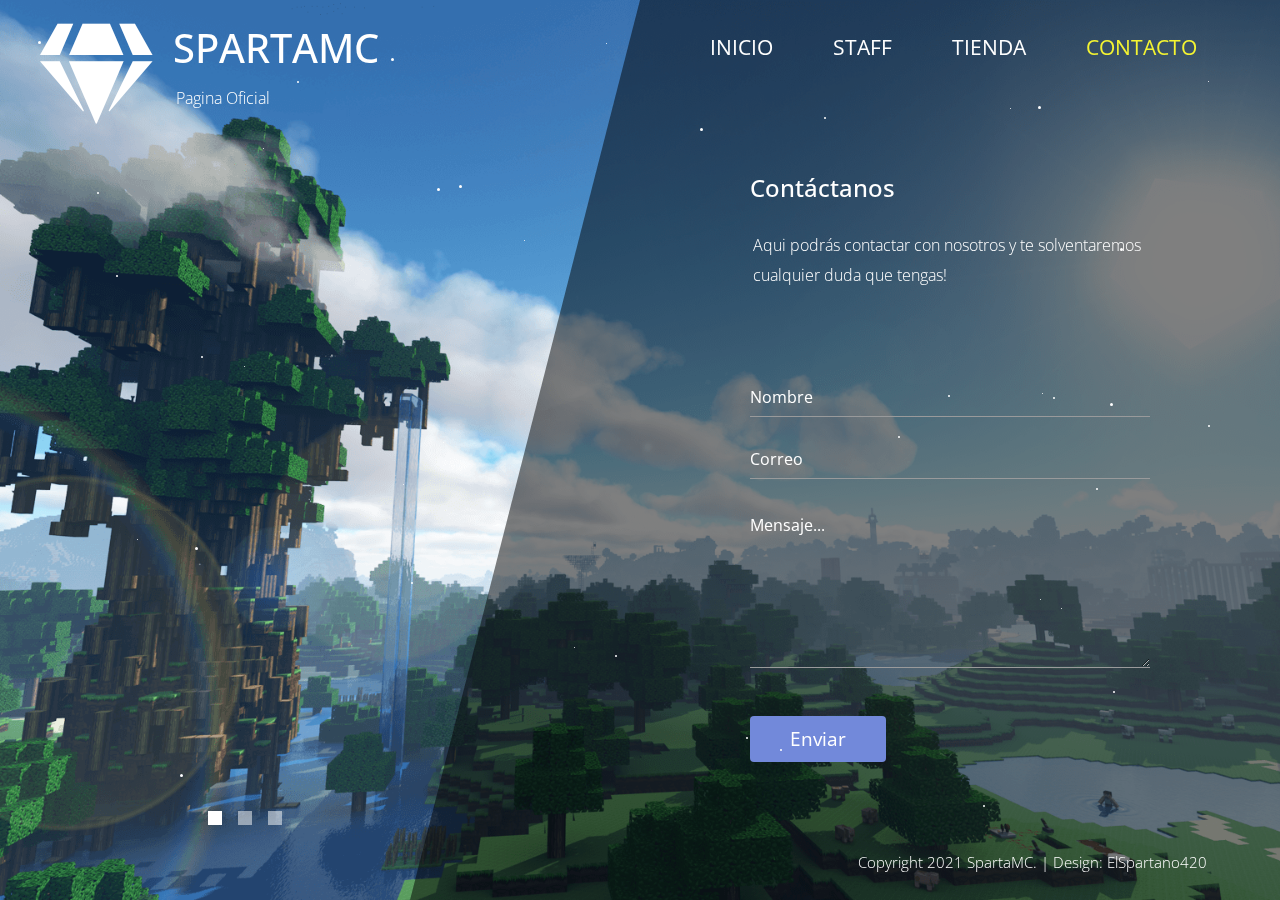
==== commit 418ae08f: "Update contacto.html" ====
--- a/contacto.html
+++ b/contacto.html
@@ -20,7 +20,7 @@
             <div class="tm-row pt-4">
                 <div class="tm-col-left">
                     <div class="tm-site-header media">
-                        <i class="fas fa-umbrella-beach fa-3x mt-1 tm-logo"></i>
+                        <i class="fas fa-gem tm-logo"></i>
                         <div class="media-body">
                             <h1 class="tm-sitename text-uppercase">spartamc</h1>
                             <p class="tm-slogon">Pagina Oficial</p>
--- a/fontawesome/css/all.min.css
+++ b/fontawesome/css/all.min.css
@@ -2,4 +2,4 @@
  * Font Awesome Free 5.10.2 by @fontawesome - https://fontawesome.com
  * License - https://fontawesome.com/license/free (Icons: CC BY 4.0, Fonts: SIL OFL 1.1, Code: MIT License)
  */
-.fa,.fab,.fad,.fal,.far,.fas{-moz-osx-font-smoothing:grayscale;-webkit-font-smoothing:antialiased;display:inline-block;font-style:normal;font-variant:normal;text-rendering:auto;line-height:1}.fa-lg{font-size:1.33333em;line-height:.75em;vertical-align:-.0667em}.fa-xs{font-size:.75em}.fa-sm{font-size:.875em}.fa-1x{font-size:1em}.fa-2x{font-size:2em}.fa-3x{font-size:3em}.fa-4x{font-size:4em}.fa-5x{font-size:5em}.fa-6x{font-size:6em}.fa-7x{font-size:7em}.fa-8x{font-size:8em}.fa-9x{font-size:9em}.fa-10x{font-size:10em}.fa-fw{text-align:center;width:1.25em}.fa-ul{list-style-type:none;margin-left:2.5em;padding-left:0}.fa-ul>li{position:relative}.fa-li{left:-2em;position:absolute;text-align:center;width:2em;line-height:inherit}.fa-border{border:.08em solid #eee;border-radius:.1em;padding:.2em .25em .15em}.fa-pull-left{float:left}.fa-pull-right{float:right}.fa.fa-pull-left,.fab.fa-pull-left,.fal.fa-pull-left,.far.fa-pull-left,.fas.fa-pull-left{m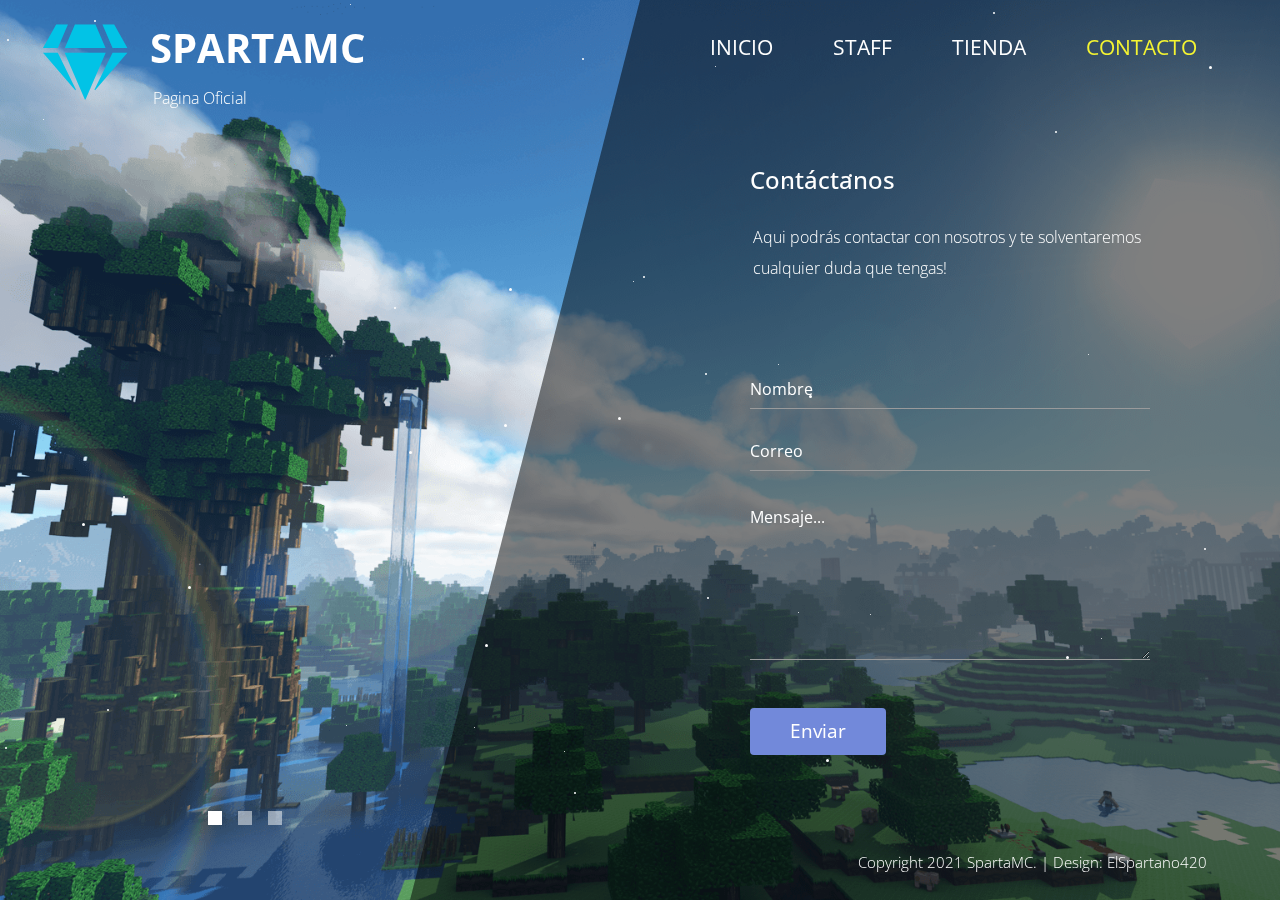
==== commit a72af7b1: "Add files via upload" ====
--- a/contacto.html
+++ b/contacto.html
@@ -5,7 +5,7 @@
     <meta charset="UTF-8">
     <meta name="viewport" content="width=device-width, initial-scale=1.0">
     <meta http-equiv="X-UA-Compatible" content="ie=edge">
-	<link rel="shortcut icon" href="img/logo.png">
+	<link rel="shortcut icon" href="/img/logo.png">
     <title>SpartaMC | Contacto</title>
     <link href="https://fonts.googleapis.com/css?family=Open+Sans:300,400" rel="stylesheet" /> <!-- https://fonts.google.com/ -->
     <link href="css/bootstrap.min.css" rel="stylesheet" /> <!-- https://getbootstrap.com/ -->
@@ -22,7 +22,7 @@
                     <div class="tm-site-header media">
                         <i class="fas fa-gem tm-logo"></i>
                         <div class="media-body">
-                            <h1 class="tm-sitename text-uppercase">spartamc</h1>
+                            <h1 class="tm-sitename text-uppercase" style=" font-weight: bold">spartamc</h1>
                             <p class="tm-slogon">Pagina Oficial</p>
                         </div>        
                     </div>
--- a/fontawesome/css/all.min.css
+++ b/fontawesome/css/all.min.css
@@ -2,4 +2,4 @@
  * Font Awesome Free 5.10.2 by @fontawesome - https://fontawesome.com
  * License - https://fontawesome.com/license/free (Icons: CC BY 4.0, Fonts: SIL OFL 1.1, Code: MIT License)
  */
-.fa,.fab,.fad,.fal,.far,.fas{-moz-osx-font-smoothing:grayscale;-webkit-font-smoothing:antialiased;display:inline-block;font-style:normal;font-variant:normal;text-rendering:auto;line-height:1}.fa-lg{font-size:1.33333em;line-height:.75em;vertical-align:-.0667em}.fa-xs{font-size:.75em}.fa-sm{font-size:.875em}.fa-1x{font-size:1em}.fa-2x{font-size:2em}.fa-3x{font-size:3em}.fa-4x{font-size:4em}.fa-5x{font-size:5em}.fa-6x{font-size:6em}.fa-7x{font-size:7em}.fa-8x{font-size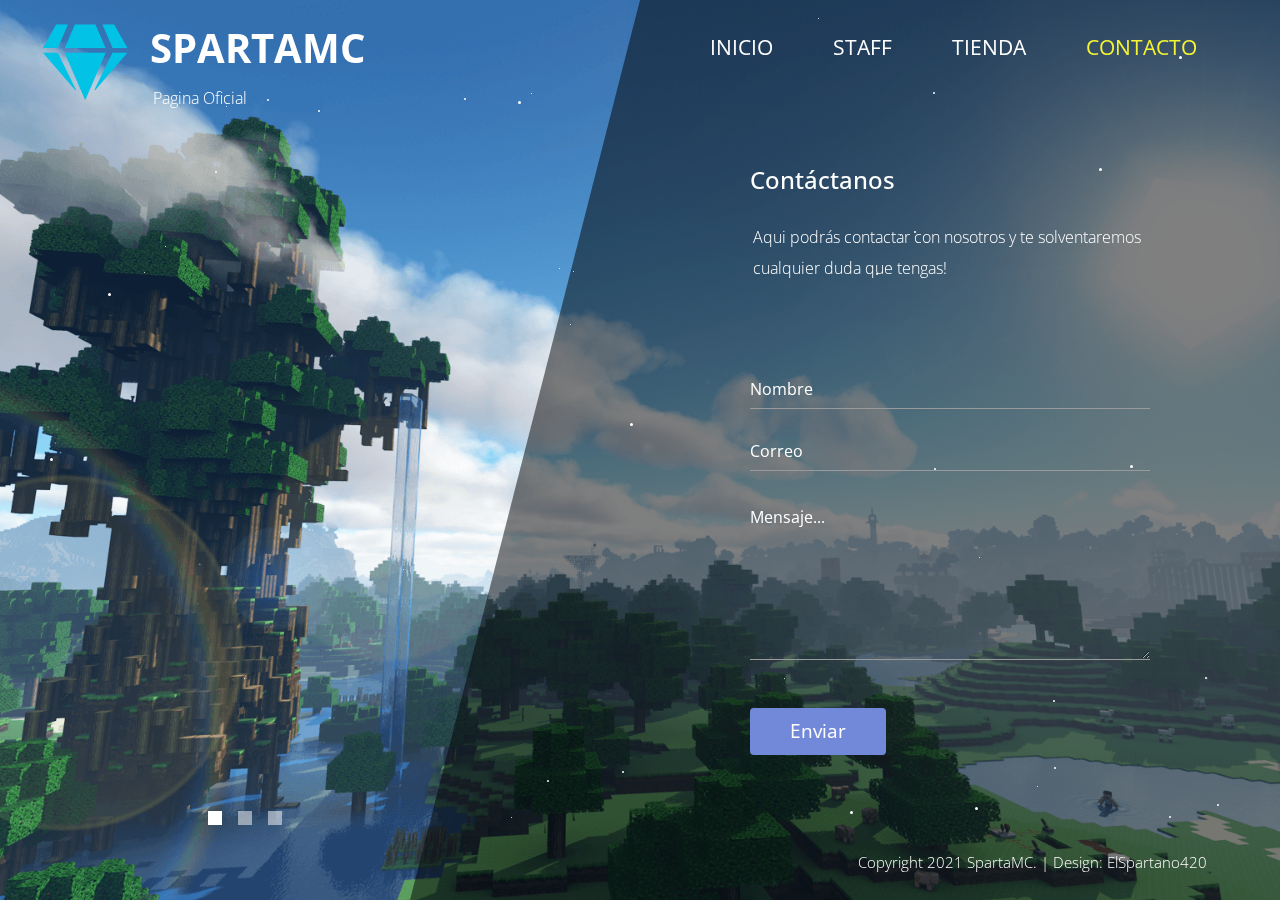
==== commit 6655d424: "Update contacto.html" ====
--- a/contacto.html
+++ b/contacto.html
@@ -5,7 +5,7 @@
     <meta charset="UTF-8">
     <meta name="viewport" content="width=device-width, initial-scale=1.0">
     <meta http-equiv="X-UA-Compatible" content="ie=edge">
-	<link rel="shortcut icon" href="/img/logo.png">
+    <link rel="shortcut icon" href="img/logo.png">
     <title>SpartaMC | Contacto</title>
     <link href="https://fonts.googleapis.com/css?family=Open+Sans:300,400" rel="stylesheet" /> <!-- https://fonts.google.com/ -->
     <link href="css/bootstrap.min.css" rel="stylesheet" /> <!-- https://getbootstrap.com/ -->
